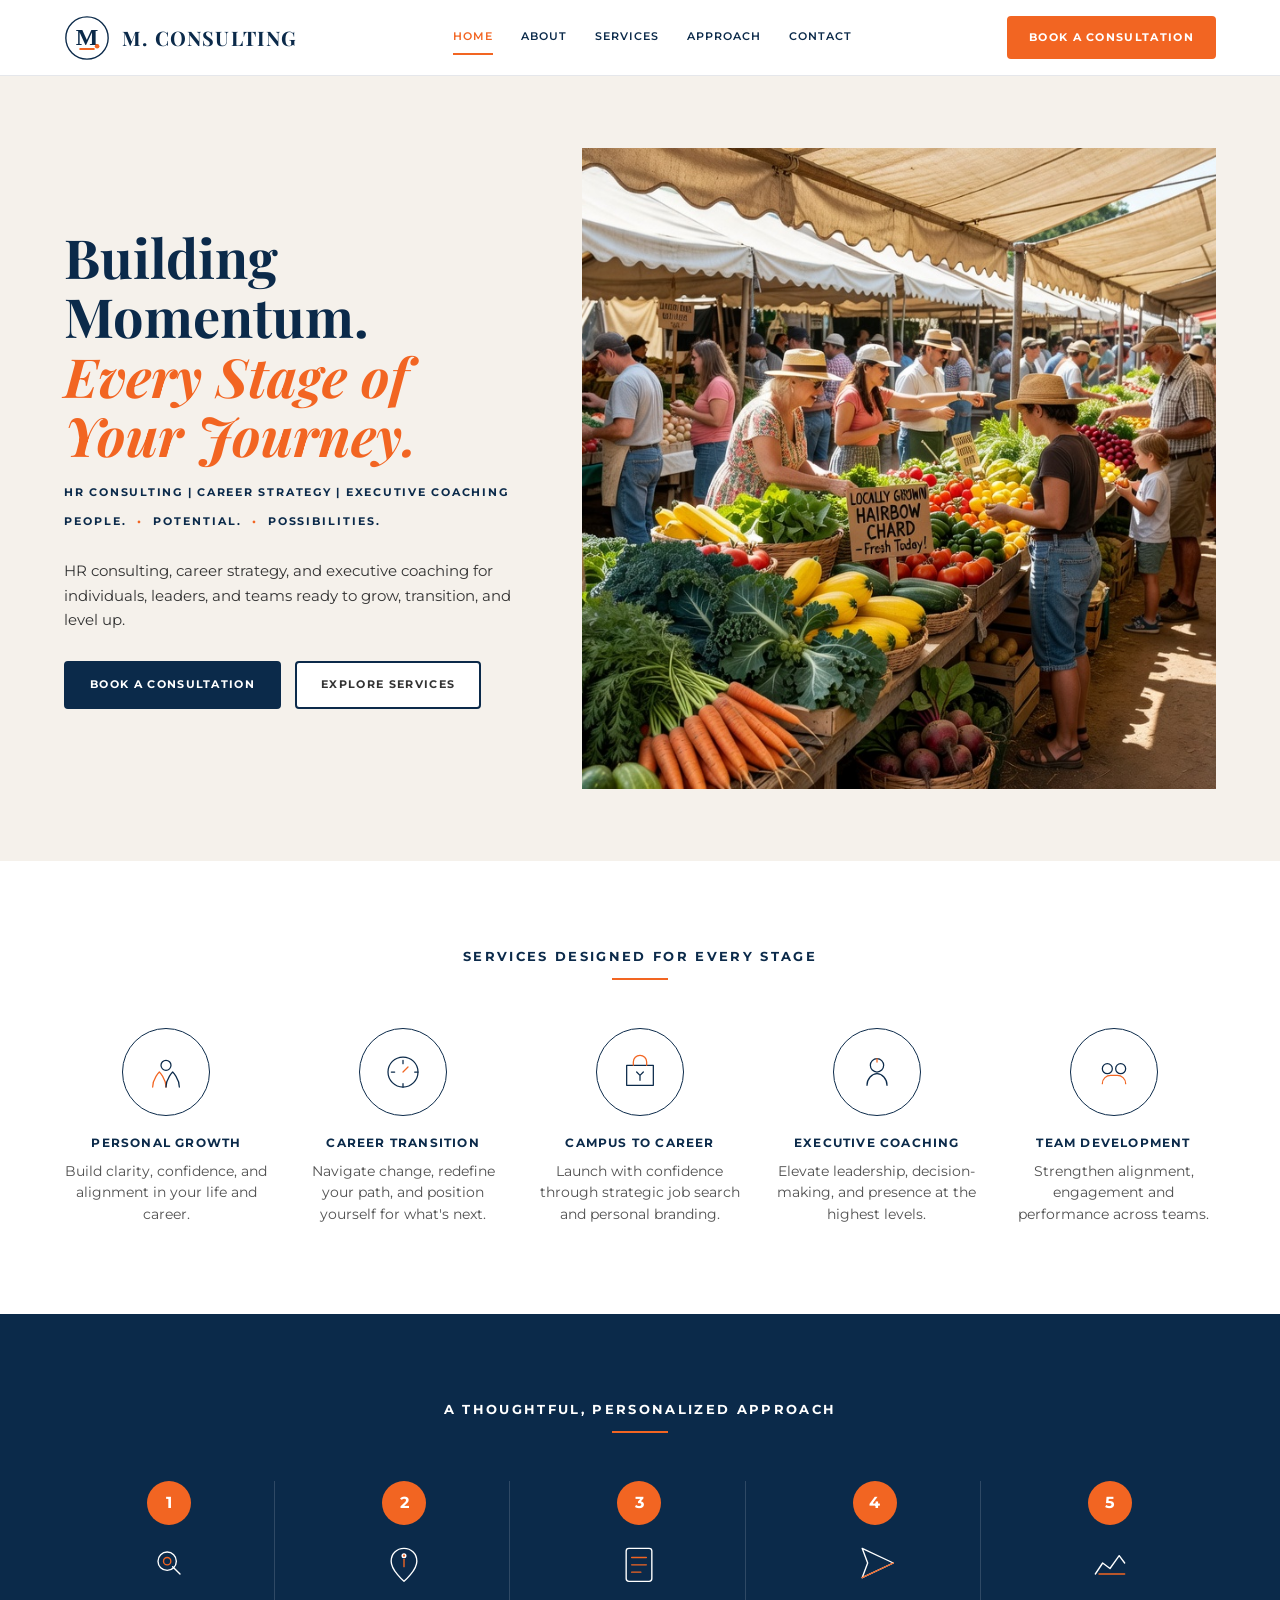
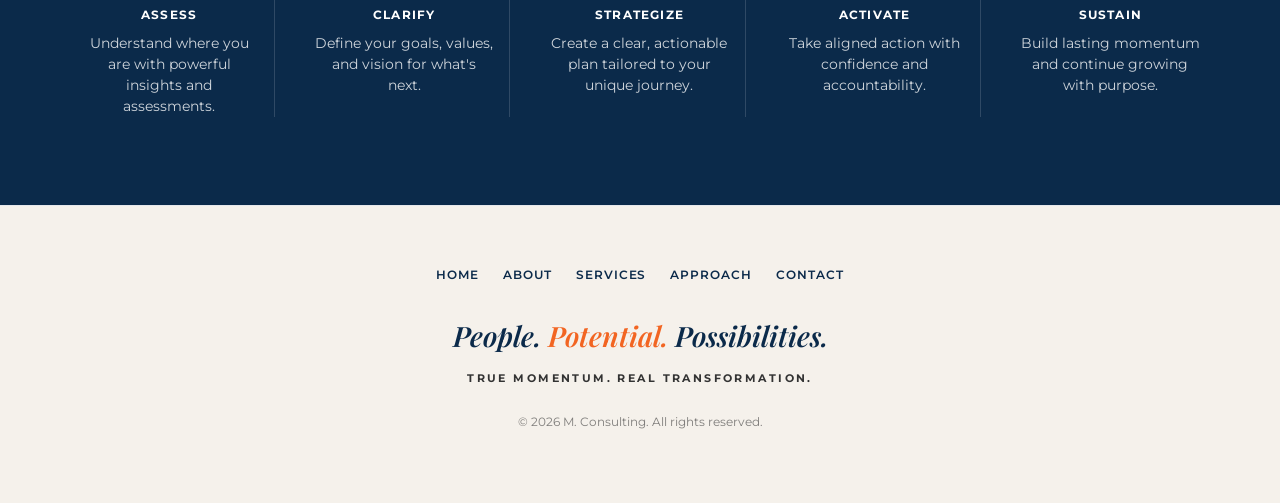
==== index.html @ 1c02b763 "Update all pages to new brand design; add generated hero image placeholder" ====
<!DOCTYPE html>
<html lang="en">
<head>
  <meta charset="UTF-8">
  <meta name="viewport" content="width=device-width, initial-scale=1.0">
  <title>M. Consulting — Building Momentum. Every Stage of Your Journey.</title>
  <meta name="description" content="M. Consulting provides fractional executive leadership, strategic advisory, and career coaching. Led by award-winning CHRO Marijke Woodruff.">
  <link rel="stylesheet" href="assets/css/style.css">
</head>
<body>

  <!-- Header -->
  <header class="site-header">
    <div class="container nav-container">
      <a href="index.html" class="logo">
        <svg class="logo-mark" viewBox="0 0 100 100" xmlns="http://www.w3.org/2000/svg" aria-label="M. Consulting">
          <circle cx="50" cy="50" r="46" fill="none" stroke="#0B2A4A" stroke-width="3"/>
          <text x="50" y="66" text-anchor="middle" font-family="Georgia, 'Times New Roman', serif" font-size="52" font-weight="bold" fill="#0B2A4A">M</text>
          <circle cx="72" cy="68" r="5" fill="#F26522"/>
          <line x1="35" y1="74" x2="65" y2="74" stroke="#F26522" stroke-width="4" stroke-linecap="round"/>
        </svg>
        <span class="logo-wordmark">M. CONSULTING</span>
      </a>
      <nav class="main-nav">
        <a href="index.html" class="active">Home</a>
        <a href="about.html">About</a>
        <a href="services.html">Services</a>
        <a href="momentum.html">Approach</a>
        <a href="contact.html">Contact</a>
      </nav>
      <a href="contact.html" class="btn btn-secondary nav-cta">Book a Consultation</a>
    </div>
  </header>

  <!-- Hero -->
  <section class="hero">
    <div class="container hero-container">
      <div class="hero-text">
        <h1>
          <span class="headline-navy">Building Momentum.</span><br>
          <span class="headline-orange">Every Stage of Your Journey.</span>
        </h1>
        <p class="hero-tags">HR Consulting | Career Strategy | Executive Coaching</p>
        <p class="hero-tagline">People. <span class="dot">•</span> Potential. <span class="dot">•</span> Possibilities.</p>
        <p class="hero-body">HR consulting, career strategy, and executive coaching for individuals, leaders, and teams ready to grow, transition, and level up.</p>
        <div class="hero-actions">
          <a href="contact.html" class="btn btn-primary">Book a Consultation</a>
          <a href="services.html" class="btn btn-outline">Explore Services</a>
        </div>
      </div>
      <div class="hero-image">
        <img src="assets/images/hero-desk.jpg" alt="Bright office desk with branded mug and laptop near sunlit window">
      </div>
    </div>
  </section>

  <!-- Services -->
  <section class="services">
    <div class="container">
      <h2 class="section-label">Services Designed for Every Stage</h2>
      <div class="services-grid">
        <div class="service-card">
          <div class="service-icon">
            <svg viewBox="0 0 48 48" fill="none" stroke="#0B2A4A" stroke-width="1.5" stroke-linecap="round" stroke-linejoin="round">
              <path d="M24 42c0-10-8-18-8-18s-8 8-8 18" stroke="#F26522"/>
              <path d="M24 42c0-10 8-18 8-18s8 8 8 18"/>
              <circle cx="24" cy="16" r="6"/>
            </svg>
          </div>
          <h3>Personal Growth</h3>
          <p>Build clarity, confidence, and alignment in your life and career.</p>
        </div>
        <div class="service-card">
          <div class="service-icon">
            <svg viewBox="0 0 48 48" fill="none" stroke="#0B2A4A" stroke-width="1.5" stroke-linecap="round" stroke-linejoin="round">
              <circle cx="24" cy="24" r="18"/>
              <path d="M24 14v-4M24 38v4M14 24h-4M38 24h4"/>
              <path d="M24 24l6-6" stroke="#F26522"/>
            </svg>
          </div>
          <h3>Career Transition</h3>
          <p>Navigate change, redefine your path, and position yourself for what's next.</p>
        </div>
        <div class="service-card">
          <div class="service-icon">
            <svg viewBox="0 0 48 48" fill="none" stroke="#0B2A4A" stroke-width="1.5" stroke-linecap="round" stroke-linejoin="round">
              <path d="M8 16h32v24H8z"/>
              <path d="M16 16v-4a8 8 0 0116 0v4" stroke="#F26522"/>
              <path d="M24 28l-4-4m4 4l4-4m-4 4v6"/>
            </svg>
          </div>
          <h3>Campus to Career</h3>
          <p>Launch with confidence through strategic job search and personal branding.</p>
        </div>
        <div class="service-card">
          <div class="service-icon">
            <svg viewBox="0 0 48 48" fill="none" stroke="#0B2A4A" stroke-width="1.5" stroke-linecap="round" stroke-linejoin="round">
              <circle cx="24" cy="16" r="8"/>
              <path d="M12 40c0-8 6-14 12-14s12 6 12 14"/>
              <path d="M24 8v4" stroke="#F26522"/>
            </svg>
          </div>
          <h3>Executive Coaching</h3>
          <p>Elevate leadership, decision-making, and presence at the highest levels.</p>
        </div>
        <div class="service-card">
          <div class="service-icon">
            <svg viewBox="0 0 48 48" fill="none" stroke="#0B2A4A" stroke-width="1.5" stroke-linecap="round" stroke-linejoin="round">
              <circle cx="16" cy="20" r="6"/>
              <circle cx="32" cy="20" r="6"/>
              <path d="M10 38c0-6 5-10 10-10h8c5 0 10 4 10 10" stroke="#F26522"/>
            </svg>
          </div>
          <h3>Team Development</h3>
          <p>Strengthen alignment, engagement and performance across teams.</p>
        </div>
      </div>
    </div>
  </section>

  <!-- Approach -->
  <section class="approach">
    <div class="container">
      <h2 class="section-label section-label-light">A Thoughtful, Personalized Approach</h2>
      <div class="approach-grid">
        <div class="approach-step">
          <div class="step-number">1</div>
          <div class="step-icon">
            <svg viewBox="0 0 48 48" fill="none" stroke="#ffffff" stroke-width="1.5" stroke-linecap="round" stroke-linejoin="round">
              <circle cx="22" cy="22" r="10"/>
              <path d="M36 36l-8-8"/>
              <circle cx="22" cy="22" r="4" stroke="#F26522"/>
            </svg>
          </div>
          <h3>Assess</h3>
          <p>Understand where you are with powerful insights and assessments.</p>
        </div>
        <div class="approach-step">
          <div class="step-number">2</div>
          <div class="step-icon">
            <svg viewBox="0 0 48 48" fill="none" stroke="#ffffff" stroke-width="1.5" stroke-linecap="round" stroke-linejoin="round">
              <path d="M24 8c-8 0-14 6-14 14 0 10 14 22 14 22s14-12 14-22c0-8-6-14-14-14z"/>
              <path d="M24 20v8" stroke="#F26522"/>
              <circle cx="24" cy="16" r="2" fill="#F26522"/>
            </svg>
          </div>
          <h3>Clarify</h3>
          <p>Define your goals, values, and vision for what's next.</p>
        </div>
        <div class="approach-step">
          <div class="step-number">3</div>
          <div class="step-icon">
            <svg viewBox="0 0 48 48" fill="none" stroke="#ffffff" stroke-width="1.5" stroke-linecap="round" stroke-linejoin="round">
              <rect x="10" y="8" width="28" height="36" rx="3"/>
              <path d="M16 18h16M16 26h16M16 34h10" stroke="#F26522"/>
            </svg>
          </div>
          <h3>Strategize</h3>
          <p>Create a clear, actionable plan tailored to your unique journey.</p>
        </div>
        <div class="approach-step">
          <div class="step-number">4</div>
          <div class="step-icon">
            <svg viewBox="0 0 48 48" fill="none" stroke="#ffffff" stroke-width="1.5" stroke-linecap="round" stroke-linejoin="round">
              <path d="M44 24L10 40l6-16-6-16 34 16z"/>
              <path d="M10 40l34-16" stroke="#F26522"/>
            </svg>
          </div>
          <h3>Activate</h3>
          <p>Take aligned action with confidence and accountability.</p>
        </div>
        <div class="approach-step">
          <div class="step-number">5</div>
          <div class="step-icon">
            <svg viewBox="0 0 48 48" fill="none" stroke="#ffffff" stroke-width="1.5" stroke-linecap="round" stroke-linejoin="round">
              <path d="M8 36l8-12 8 6 10-14 6 8"/>
              <path d="M40 36H12" stroke="#F26522"/>
            </svg>
          </div>
          <h3>Sustain</h3>
          <p>Build lasting momentum and continue growing with purpose.</p>
        </div>
      </div>
    </div>
  </section>

  <!-- Footer -->
  <footer class="site-footer">
    <div class="container">
      <ul class="footer-links">
        <li><a href="index.html">Home</a></li>
        <li><a href="about.html">About</a></li>
        <li><a href="services.html">Services</a></li>
        <li><a href="momentum.html">Approach</a></li>
        <li><a href="contact.html">Contact</a></li>
      </ul>
      <p class="footer-tagline">People. <span class="accent">Potential.</span> Possibilities.</p>
      <p class="footer-subtag">True Momentum. Real Transformation.</p>
      <p class="footer-copy">© 2026 M. Consulting. All rights reserved.</p>
    </div>
  </footer>

</body>
</html>
---- assets/css/style.css ----
/* M. Consulting — Brand Board Design */
/* Colors: Navy #0B2A4A, Orange #F26522, Cream #F5F1EB, Gray #E5E7EB, Charcoal #333333 */
/* Fonts: Playfair Display (headings) + Montserrat (body/UI) */

@import url('https://fonts.googleapis.com/css2?family=Playfair+Display:ital,wght@0,400;0,600;0,700;1,400;1,600;1,700&family=Montserrat:wght@400;500;600;700&display=swap');

:root {
  --navy: #0B2A4A;
  --navy-dark: #081f37;
  --orange: #F26522;
  --orange-dark: #d85a1b;
  --cream: #F5F1EB;
  --gray: #E5E7EB;
  --charcoal: #333333;
  --white: #ffffff;
}

*, *::before, *::after { box-sizing: border-box; margin: 0; padding: 0; }

html { scroll-behavior: smooth; }

body {
  font-family: 'Montserrat', -apple-system, BlinkMacSystemFont, 'Segoe UI', Roboto, sans-serif;
  font-size: 15px;
  line-height: 1.6;
  color: var(--charcoal);
  background: var(--cream);
  -webkit-font-smoothing: antialiased;
}

img { max-width: 100%; display: block; }

.container {
  max-width: 1200px;
  margin: 0 auto;
  padding: 0 24px;
}

/* Typography */
h1, h2, h3, h4 {
  font-family: 'Playfair Display', Georgia, 'Times New Roman', serif;
  font-weight: 700;
  line-height: 1.2;
  color: var(--navy);
}

p { margin-bottom: 1rem; color: var(--charcoal); }

a { color: var(--navy); text-decoration: none; transition: color 0.2s; }
a:hover { color: var(--orange); }

/* Buttons */
.btn {
  display: inline-flex;
  align-items: center;
  justify-content: center;
  font-family: 'Montserrat', sans-serif;
  font-size: 11px;
  font-weight: 700;
  text-transform: uppercase;
  letter-spacing: 0.12em;
  padding: 13px 24px;
  border-radius: 4px;
  border: 2px solid transparent;
  cursor: pointer;
  transition: all 0.2s ease;
  text-decoration: none;
}

.btn-primary {
  background: var(--navy);
  color: var(--white);
  border-color: var(--navy);
}
.btn-primary:hover {
  background: var(--navy-dark);
  border-color: var(--navy-dark);
  color: var(--white);
}

.btn-secondary {
  background: var(--orange);
  color: var(--white);
  border-color: var(--orange);
}
.btn-secondary:hover {
  background: var(--orange-dark);
  border-color: var(--orange-dark);
  color: var(--white);
}

.btn-outline {
  background: var(--white);
  color: var(--charcoal);
  border-color: var(--navy);
}
.btn-outline:hover {
  background: var(--navy);
  color: var(--white);
}

/* Section label */
.section-label {
  font-family: 'Montserrat', sans-serif;
  font-size: 13px;
  font-weight: 700;
  text-transform: uppercase;
  letter-spacing: 0.18em;
  color: var(--navy);
  text-align: center;
  margin-bottom: 48px;
  position: relative;
}

.section-label::after {
  content: '';
  display: block;
  width: 56px;
  height: 2px;
  background: var(--orange);
  margin: 14px auto 0;
}

.section-label-light {
  color: var(--white);
}

.section-label-light::after {
  background: var(--orange);
}

/* Navigation */
.site-header {
  background: var(--white);
  border-bottom: 1px solid var(--gray);
  height: 76px;
  display: flex;
  align-items: center;
  position: sticky;
  top: 0;
  z-index: 100;
}

.nav-container {
  display: flex;
  align-items: center;
  justify-content: space-between;
  width: 100%;
}

.logo {
  display: inline-flex;
  align-items: center;
  gap: 12px;
  text-decoration: none;
}

.logo-mark {
  width: 46px;
  height: 46px;
  flex-shrink: 0;
}

.logo-wordmark {
  font-family: 'Playfair Display', serif;
  font-weight: 700;
  font-size: 20px;
  letter-spacing: 0.06em;
  color: var(--navy);
}

.logo:hover .logo-wordmark { color: var(--orange); }

.main-nav {
  display: flex;
  align-items: center;
  gap: 28px;
}

.main-nav a {
  font-family: 'Montserrat', sans-serif;
  font-size: 11px;
  font-weight: 600;
  text-transform: uppercase;
  letter-spacing: 0.09em;
  color: var(--navy);
  padding: 8px 0;
  border-bottom: 2px solid transparent;
}

.main-nav a:hover,
.main-nav a.active {
  color: var(--orange);
  border-bottom-color: var(--orange);
}

.nav-cta {
  padding: 11px 20px;
}

/* Hero Section */
.hero {
  background: var(--cream);
  overflow: hidden;
}

.hero-container {
  display: grid;
  grid-template-columns: 45% 55%;
  min-height: 580px;
  align-items: center;
}

.hero-text {
  padding: 80px 48px 80px 0;
}

.hero-text h1 {
  font-size: 54px;
  line-height: 1.1;
  margin-bottom: 18px;
}

.headline-navy {
  color: var(--navy);
  font-weight: 700;
}

.headline-orange {
  color: var(--orange);
  font-weight: 700;
  font-style: italic;
}

.hero-tags {
  font-family: 'Montserrat', sans-serif;
  font-size: 11px;
  font-weight: 700;
  text-transform: uppercase;
  letter-spacing: 0.16em;
  color: var(--navy);
  margin-bottom: 12px;
}

.hero-tagline {
  font-family: 'Montserrat', sans-serif;
  font-size: 11px;
  font-weight: 700;
  text-transform: uppercase;
  letter-spacing: 0.18em;
  color: var(--navy);
  margin-bottom: 28px;
}

.hero-tagline .dot {
  color: var(--orange);
  margin: 0 5px;
}

.hero-body {
  font-size: 15px;
  line-height: 1.65;
  color: var(--charcoal);
  margin-bottom: 28px;
  max-width: 460px;
}

.hero-actions {
  display: flex;
  gap: 14px;
  flex-wrap: wrap;
}

.hero-image {
  height: 100%;
  min-height: 580px;
  background: var(--gray);
  display: flex;
  align-items: center;
  justify-content: center;
  color: var(--navy);
  font-style: italic;
  overflow: hidden;
}

.hero-image img {
  width: 100%;
  height: 100%;
  object-fit: cover;
}

/* Services Section */
.services {
  background: var(--white);
  padding: 88px 0;
}

.services-grid {
  display: grid;
  grid-template-columns: repeat(5, 1fr);
  gap: 32px;
}

.service-card {
  text-align: center;
}

.service-icon {
  width: 88px;
  height: 88px;
  margin: 0 auto 20px;
  border: 1.5px solid var(--navy);
  border-radius: 50%;
  display: flex;
  align-items: center;
  justify-content: center;
  background: transparent;
}

.service-icon svg {
  width: 40px;
  height: 40px;
}

.service-card h3 {
  font-family: 'Montserrat', sans-serif;
  font-size: 12px;
  font-weight: 700;
  text-transform: uppercase;
  letter-spacing: 0.1em;
  color: var(--navy);
  margin-bottom: 10px;
}

.service-card p {
  font-size: 14px;
  line-height: 1.55;
  color: var(--charcoal);
  opacity: 0.85;
  margin: 0;
}

/* Approach Section */
.approach {
  background: var(--navy);
  padding: 88px 0;
}

.approach-grid {
  display: grid;
  grid-template-columns: repeat(5, 1fr);
  gap: 24px;
}

.approach-step {
  text-align: center;
  padding: 0 16px;
  border-right: 1px solid rgba(255,255,255,0.15);
}

.approach-step:last-child {
  border-right: none;
}

.step-number {
  width: 44px;
  height: 44px;
  margin: 0 auto 16px;
  background: var(--orange);
  color: var(--white);
  border-radius: 50%;
  display: inline-flex;
  align-items: center;
  justify-content: center;
  font-family: 'Montserrat', sans-serif;
  font-size: 16px;
  font-weight: 700;
}

.step-icon {
  margin-bottom: 16px;
}

.step-icon svg {
  width: 44px;
  height: 44px;
}

.approach-step h3 {
  font-family: 'Montserrat', sans-serif;
  font-size: 12px;
  font-weight: 700;
  text-transform: uppercase;
  letter-spacing: 0.1em;
  color: var(--white);
  margin-bottom: 10px;
}

.approach-step p {
  font-size: 14px;
  line-height: 1.5;
  color: rgba(255,255,255,0.8);
  margin: 0;
}

/* Footer */
.site-footer {
  background: var(--cream);
  padding: 56px 24px;
  text-align: center;
  border-top: 1px solid var(--gray);
}

.footer-tagline {
  font-family: 'Playfair Display', serif;
  font-size: 28px;
  font-weight: 600;
  font-style: italic;
  color: var(--navy);
  margin-bottom: 12px;
}

.footer-tagline .accent {
  color: var(--orange);
}

.footer-subtag {
  font-family: 'Montserrat', sans-serif;
  font-size: 11px;
  font-weight: 700;
  text-transform: uppercase;
  letter-spacing: 0.22em;
  color: var(--charcoal);
  margin: 0;
}

.footer-links {
  display: flex;
  justify-content: center;
  gap: 24px;
  margin-bottom: 28px;
  list-style: none;
  flex-wrap: wrap;
}

.footer-links a {
  font-size: 12px;
  font-weight: 600;
  text-transform: uppercase;
  letter-spacing: 0.08em;
  color: var(--navy);
}

.footer-links a:hover { color: var(--orange); }

.footer-copy {
  font-size: 12px;
  color: var(--charcoal);
  opacity: 0.6;
  margin-top: 24px;
}

/* Page Header */
.page-header {
  background: var(--navy);
  padding: 64px 0;
  text-align: center;
  color: var(--white);
}

.page-header h1 {
  color: var(--white);
  font-size: 42px;
  margin-bottom: 8px;
}

.page-header p {
  color: rgba(255,255,255,0.8);
  font-size: 14px;
  max-width: 600px;
  margin: 0 auto;
}

/* Content Sections */
section { padding: 72px 0; }
.section-alt { background: var(--white); }

/* Legacy card styles (kept for other pages) */
.card-grid {
  display: grid;
  grid-template-columns: repeat(auto-fit, minmax(280px, 1fr));
  gap: 24px;
}

.card {
  background: var(--white);
  border: 1px solid var(--gray);
  padding: 28px;
}

.card h3 {
  font-family: 'Playfair Display', serif;
  margin-bottom: 10px;
}

.card p { font-size: 14px; margin-bottom: 0; }

.card-icon {
  font-size: 2rem;
  margin-bottom: 14px;
  color: var(--orange);
}

/* Bio section */
.bio-section {
  display: grid;
  grid-template-columns: 1fr 1fr;
  gap: 48px;
  align-items: center;
}

.bio-image {
  width: 100%;
  aspect-ratio: 3/4;
  background: var(--gray);
  display: flex;
  align-items: center;
  justify-content: center;
  color: var(--navy);
  font-style: italic;
}

/* Stats */
.stats-grid {
  display: grid;
  grid-template-columns: repeat(3, 1fr);
  gap: 24px;
  text-align: center;
}

.stat-number {
  font-family: 'Playfair Display', serif;
  font-size: 44px;
  font-weight: 700;
  color: var(--navy);
  line-height: 1;
}

.stat-label {
  font-size: 11px;
  font-weight: 700;
  text-transform: uppercase;
  letter-spacing: 0.1em;
  color: var(--charcoal);
  opacity: 0.8;
  margin-top: 10px;
}

/* Contact */
.contact-grid {
  display: grid;
  grid-template-columns: 1fr 1fr;
  gap: 48px;
}

.contact-form input,
.contact-form textarea,
.contact-form select {
  width: 100%;
  padding: 14px;
  border: 1px solid var(--gray);
  font-family: 'Montserrat', sans-serif;
  font-size: 14px;
  margin-bottom: 16px;
  background: var(--white);
  color: var(--charcoal);
}

.contact-form input:focus,
.contact-form textarea:focus,
.contact-form select:focus {
  outline: none;
  border-color: var(--orange);
  box-shadow: 0 0 0 3px rgba(242, 101, 34, 0.08);
}

.contact-form textarea { min-height: 140px; resize: vertical; }

/* Page Title / Section Title */
.section-title {
  text-align: center;
  margin-bottom: 42px;
}

.section-title h2 {
  font-family: 'Montserrat', sans-serif;
  font-size: 13px;
  font-weight: 700;
  text-transform: uppercase;
  letter-spacing: 0.18em;
  color: var(--navy);
  margin-bottom: 12px;
}

.section-title p {
  font-size: 15px;
  color: var(--charcoal);
  opacity: 0.85;
  max-width: 640px;
  margin: 0 auto;
}

/* Differentiators */
.differentiators {
  display: grid;
  grid-template-columns: repeat(3, 1fr);
  gap: 24px;
}

.differentiator h3,
.outcome h3 {
  font-family: 'Playfair Display', serif;
  font-size: 22px;
  margin-bottom: 10px;
}

.differentiator p,
.outcome p {
  font-size: 14px;
  line-height: 1.55;
  margin: 0;
}

/* Outcomes */
.outcomes-grid {
  display: grid;
  grid-template-columns: repeat(2, 1fr);
  gap: 32px;
}

.outcome {
  text-align: center;
  padding: 24px;
}

/* Industry tags */
.industry-tags {
  display: flex;
  flex-wrap: wrap;
  justify-content: center;
  gap: 12px;
}

.tag {
  display: inline-block;
  font-family: 'Montserrat', sans-serif;
  font-size: 11px;
  font-weight: 600;
  text-transform: uppercase;
  letter-spacing: 0.08em;
  color: var(--navy);
  border: 1px solid var(--navy);
  padding: 10px 18px;
  border-radius: 4px;
}

.tag:hover {
  background: var(--navy);
  color: var(--white);
}

/* CTA Banner */
.cta-banner {
  background: var(--navy);
  text-align: center;
  color: var(--white);
}

.cta-banner h2 {
  color: var(--white);
  font-size: 34px;
  margin-bottom: 12px;
}

.cta-banner p {
  color: rgba(255,255,255,0.85);
  max-width: 560px;
  margin: 0 auto 24px;
}

/* Mobile */
@media (max-width: 1024px) {
  .main-nav { display: none; }
  .nav-cta { display: none; }
  .hero-container { grid-template-columns: 1fr; }
  .hero-text { padding: 56px 0; text-align: center; }
  .hero-text h1 { font-size: 42px; }
  .hero-body { margin-left: auto; margin-right: auto; }
  .hero-actions { justify-content: center; }
  .hero-image { min-height: 320px; }
  .services-grid { grid-template-columns: repeat(3, 1fr); }
  .approach-grid { grid-template-columns: repeat(3, 1fr); }
  .approach-step { border-right: none; border-bottom: 1px solid rgba(255,255,255,0.15); padding-bottom: 28px; }
  .approach-step:nth-child(3) { border-bottom: none; }
}

@media (max-width: 768px) {
  .services-grid { grid-template-columns: repeat(2, 1fr); }
  .approach-grid { grid-template-columns: repeat(2, 1fr); }
  .bio-section { grid-template-columns: 1fr; }
  .contact-grid { grid-template-columns: 1fr; }
  .stats-grid { grid-template-columns: 1fr; }
}

@media (max-width: 480px) {
  .services-grid { grid-template-columns: 1fr; }
  .approach-grid { grid-template-columns: 1fr; }
  .hero-text h1 { font-size: 34px; }
  .hero-actions { flex-direction: column; align-items: center; }
  .btn { width: 100%; max-width: 280px; }
}
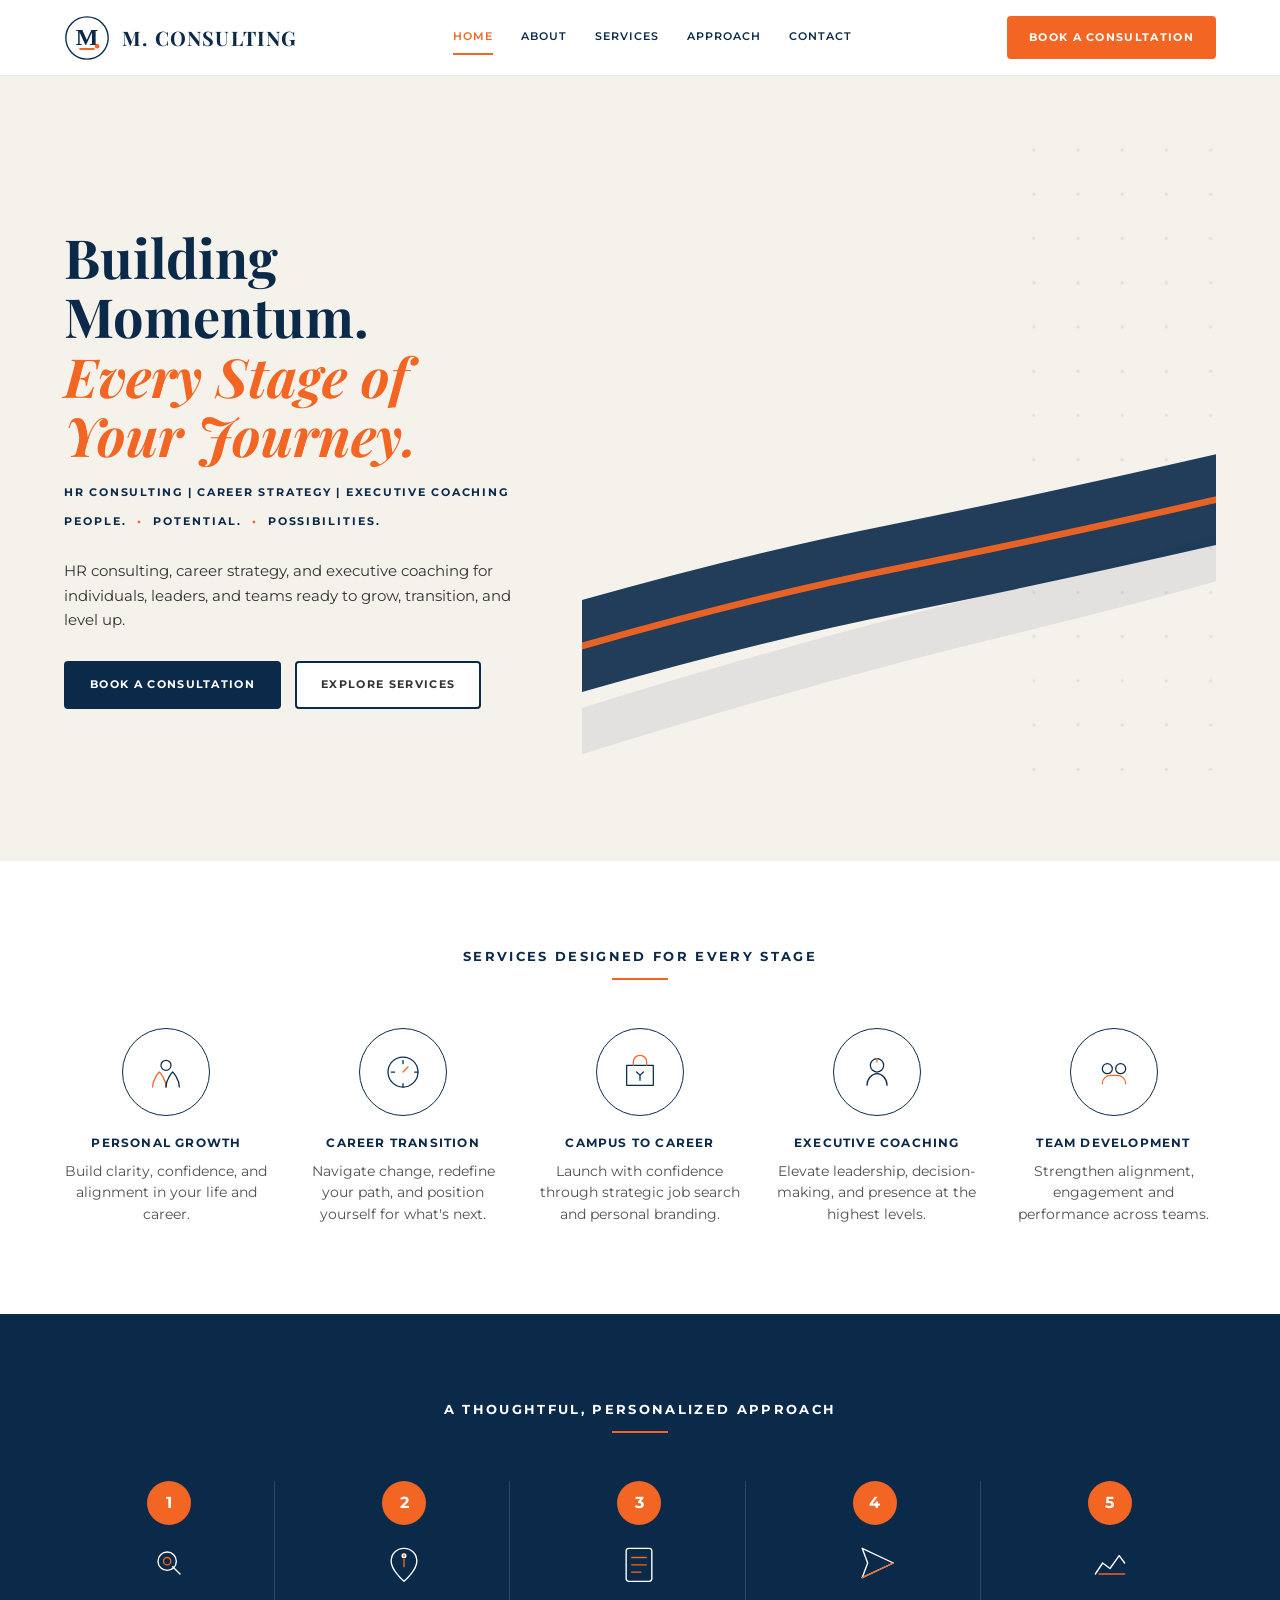
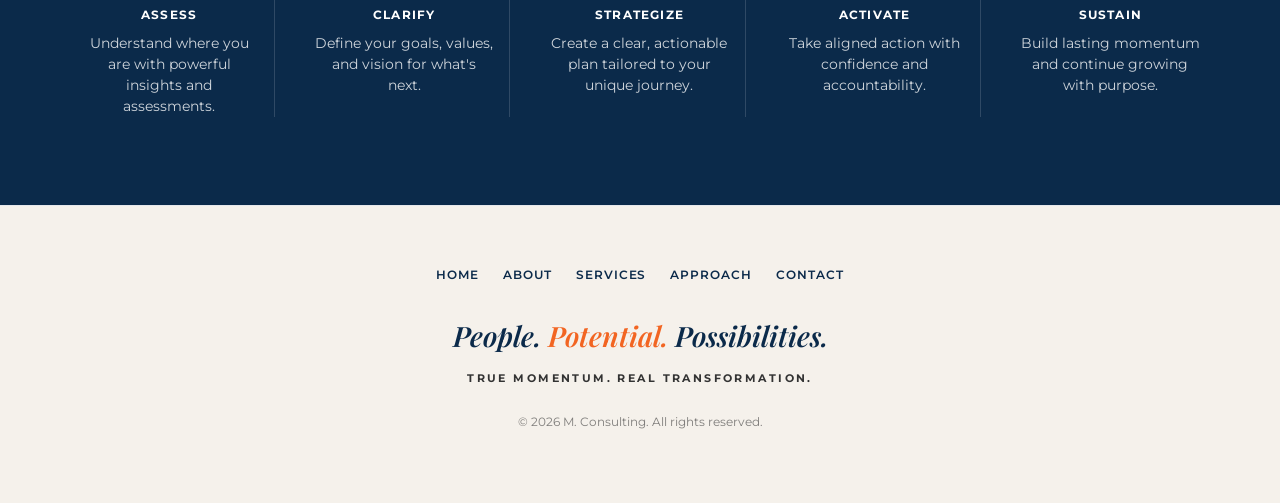
==== commit 78d6c90f: "Replace generated photo with brand-matched SVG hero graphic" ====
--- a/index.html
+++ b/index.html
@@ -49,7 +49,7 @@
         </div>
       </div>
       <div class="hero-image">
-        <img src="assets/images/hero-desk.jpg" alt="Bright office desk with branded mug and laptop near sunlit window">
+        <img src="assets/images/hero-bg.svg" alt="Abstract navy and orange momentum graphic">
       </div>
     </div>
   </section>
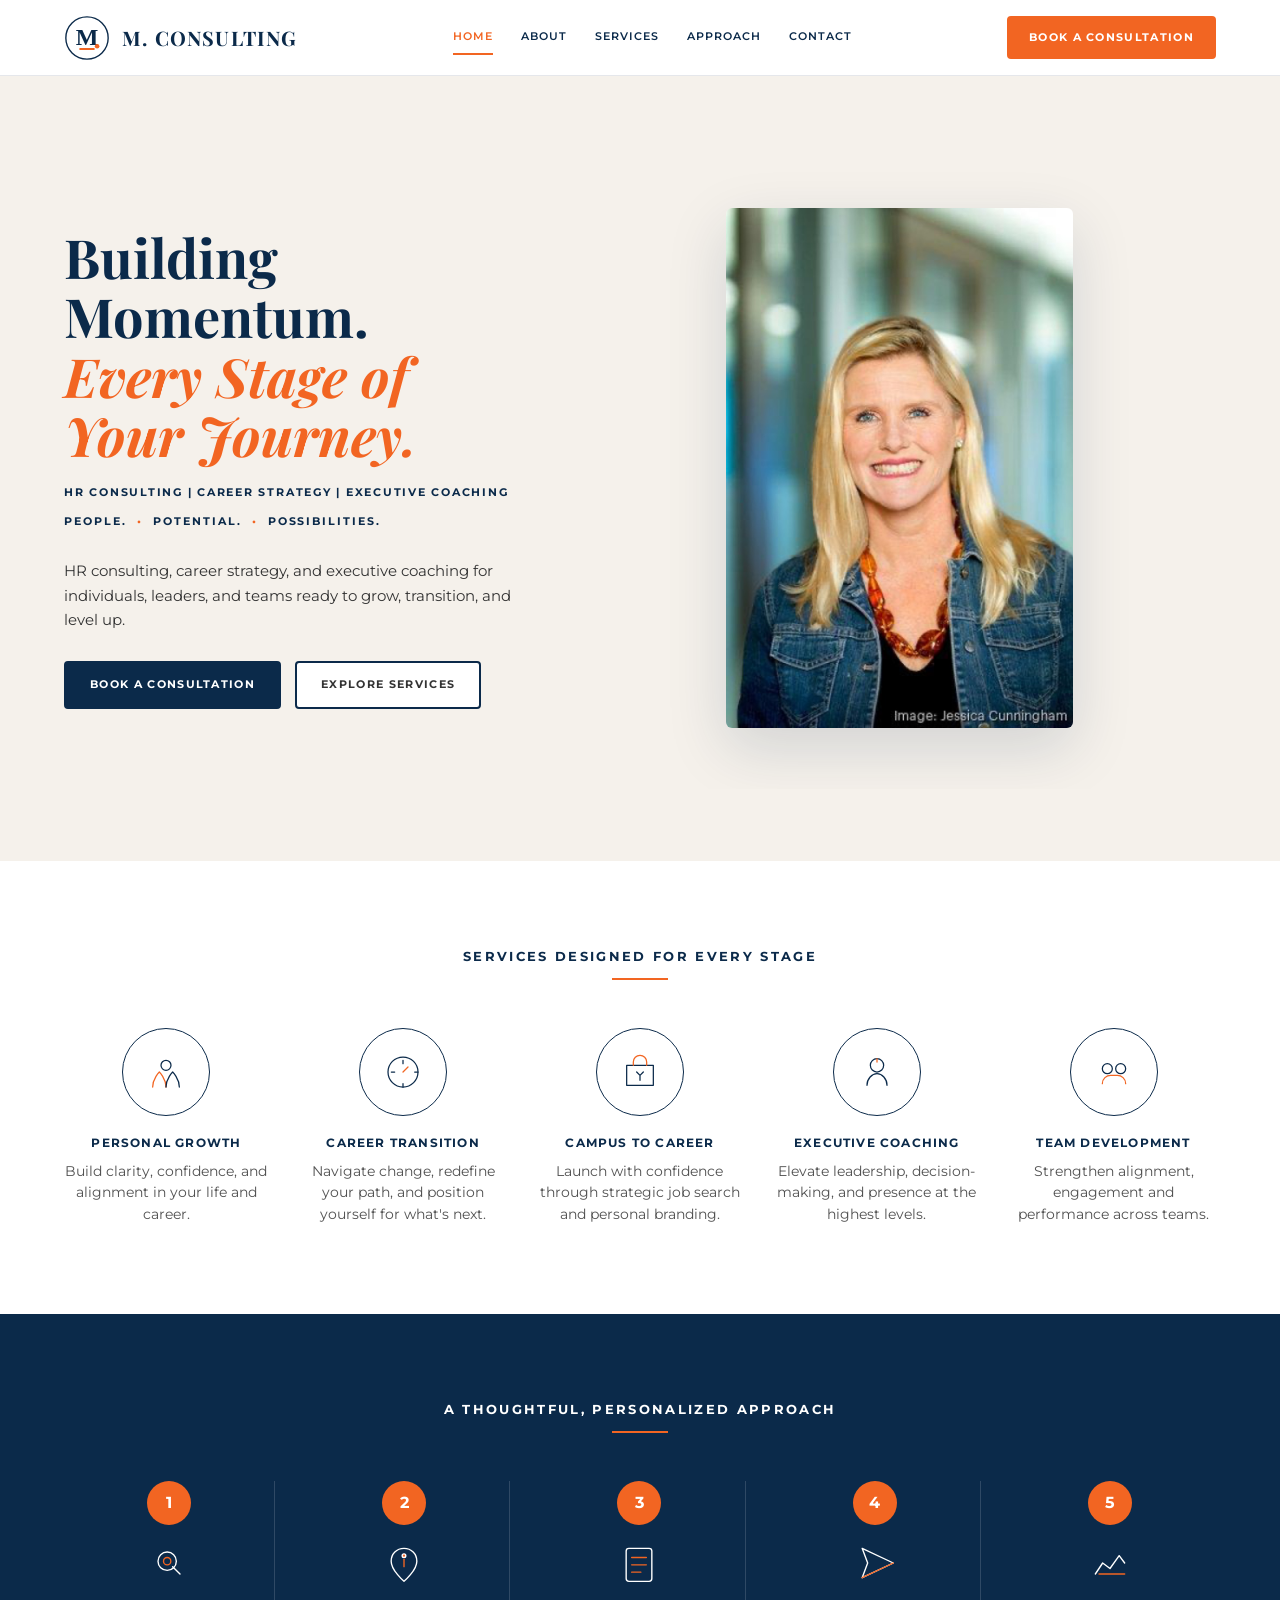
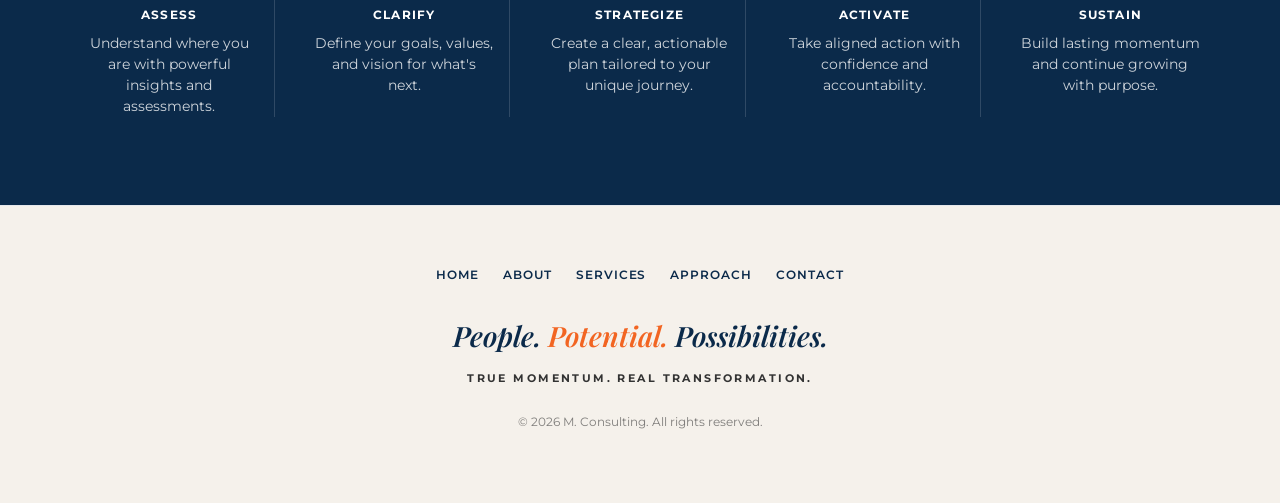
==== commit d82f924e: "Add Marijke portrait to hero; update image styling" ====
--- a/index.html
+++ b/index.html
@@ -49,7 +49,7 @@
         </div>
       </div>
       <div class="hero-image">
-        <img src="assets/images/hero-bg.svg" alt="Abstract navy and orange momentum graphic">
+        <img src="assets/images/marijke-portrait.jpg" alt="Marijke Woodruff — HR consultant, executive coach, and fractional CHRO">
       </div>
     </div>
   </section>
--- a/assets/css/style.css
+++ b/assets/css/style.css
@@ -274,19 +274,22 @@
 .hero-image {
   height: 100%;
   min-height: 580px;
-  background: var(--gray);
+  background: var(--cream);
   display: flex;
   align-items: center;
   justify-content: center;
-  color: var(--navy);
-  font-style: italic;
   overflow: hidden;
+  padding: 48px;
 }
 
 .hero-image img {
-  width: 100%;
+  width: auto;
   height: 100%;
-  object-fit: cover;
+  max-height: 520px;
+  object-fit: contain;
+  object-position: center;
+  border-radius: 6px;
+  box-shadow: 0 20px 60px rgba(11,42,74,0.15);
 }
 
 /* Services Section */
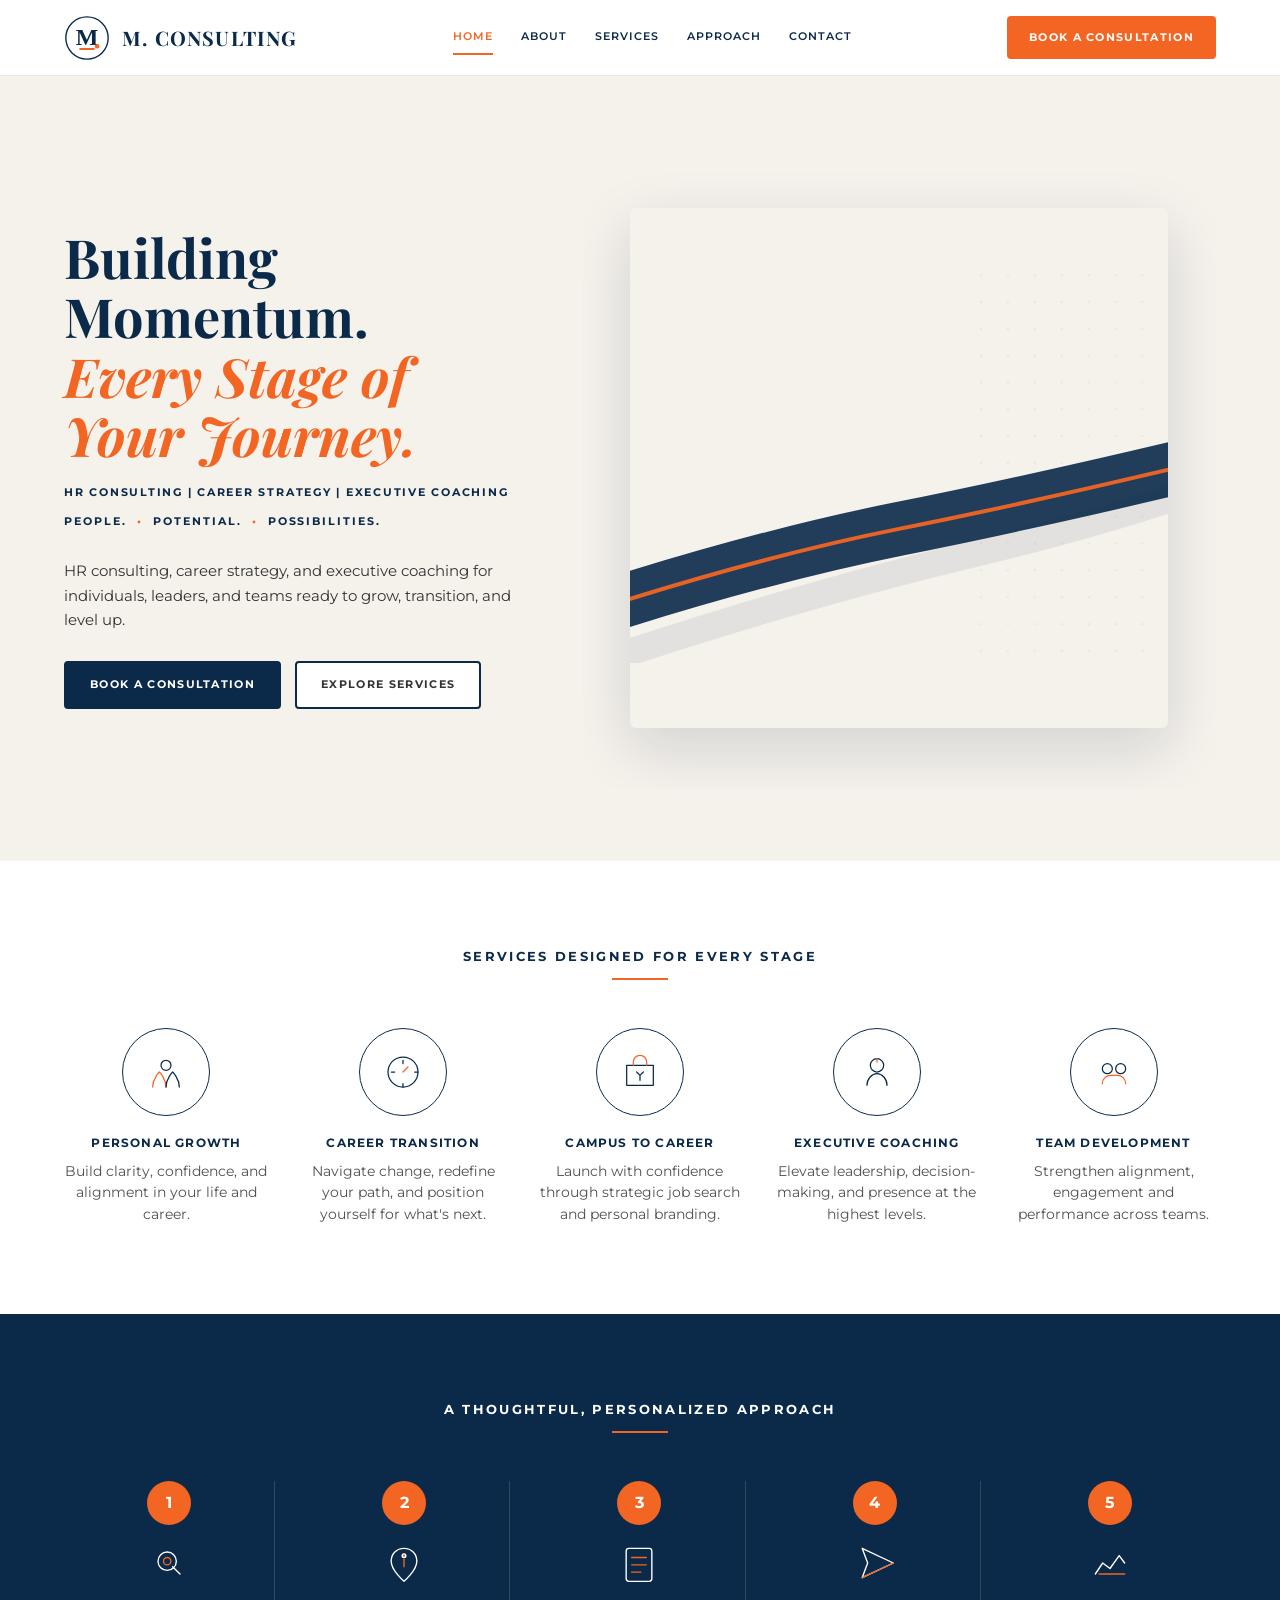
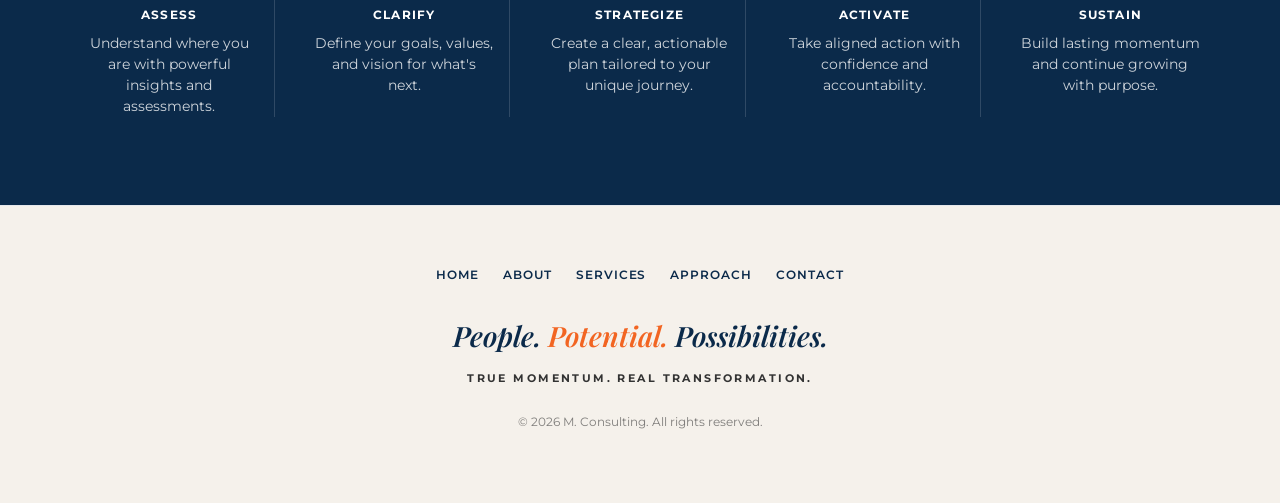
==== commit 7fecea30: "Move Marijke portrait to About page; restore brand graphic in hero" ====
--- a/index.html
+++ b/index.html
@@ -49,7 +49,7 @@
         </div>
       </div>
       <div class="hero-image">
-        <img src="assets/images/marijke-portrait.jpg" alt="Marijke Woodruff — HR consultant, executive coach, and fractional CHRO">
+        <img src="assets/images/hero-bg.svg" alt="Abstract navy and orange momentum graphic">
       </div>
     </div>
   </section>
--- a/assets/css/style.css
+++ b/assets/css/style.css
@@ -531,6 +531,15 @@
   justify-content: center;
   color: var(--navy);
   font-style: italic;
+  overflow: hidden;
+  border-radius: 6px;
+}
+
+.bio-image img {
+  width: 100%;
+  height: 100%;
+  object-fit: cover;
+  object-position: center top;
 }
 
 /* Stats */
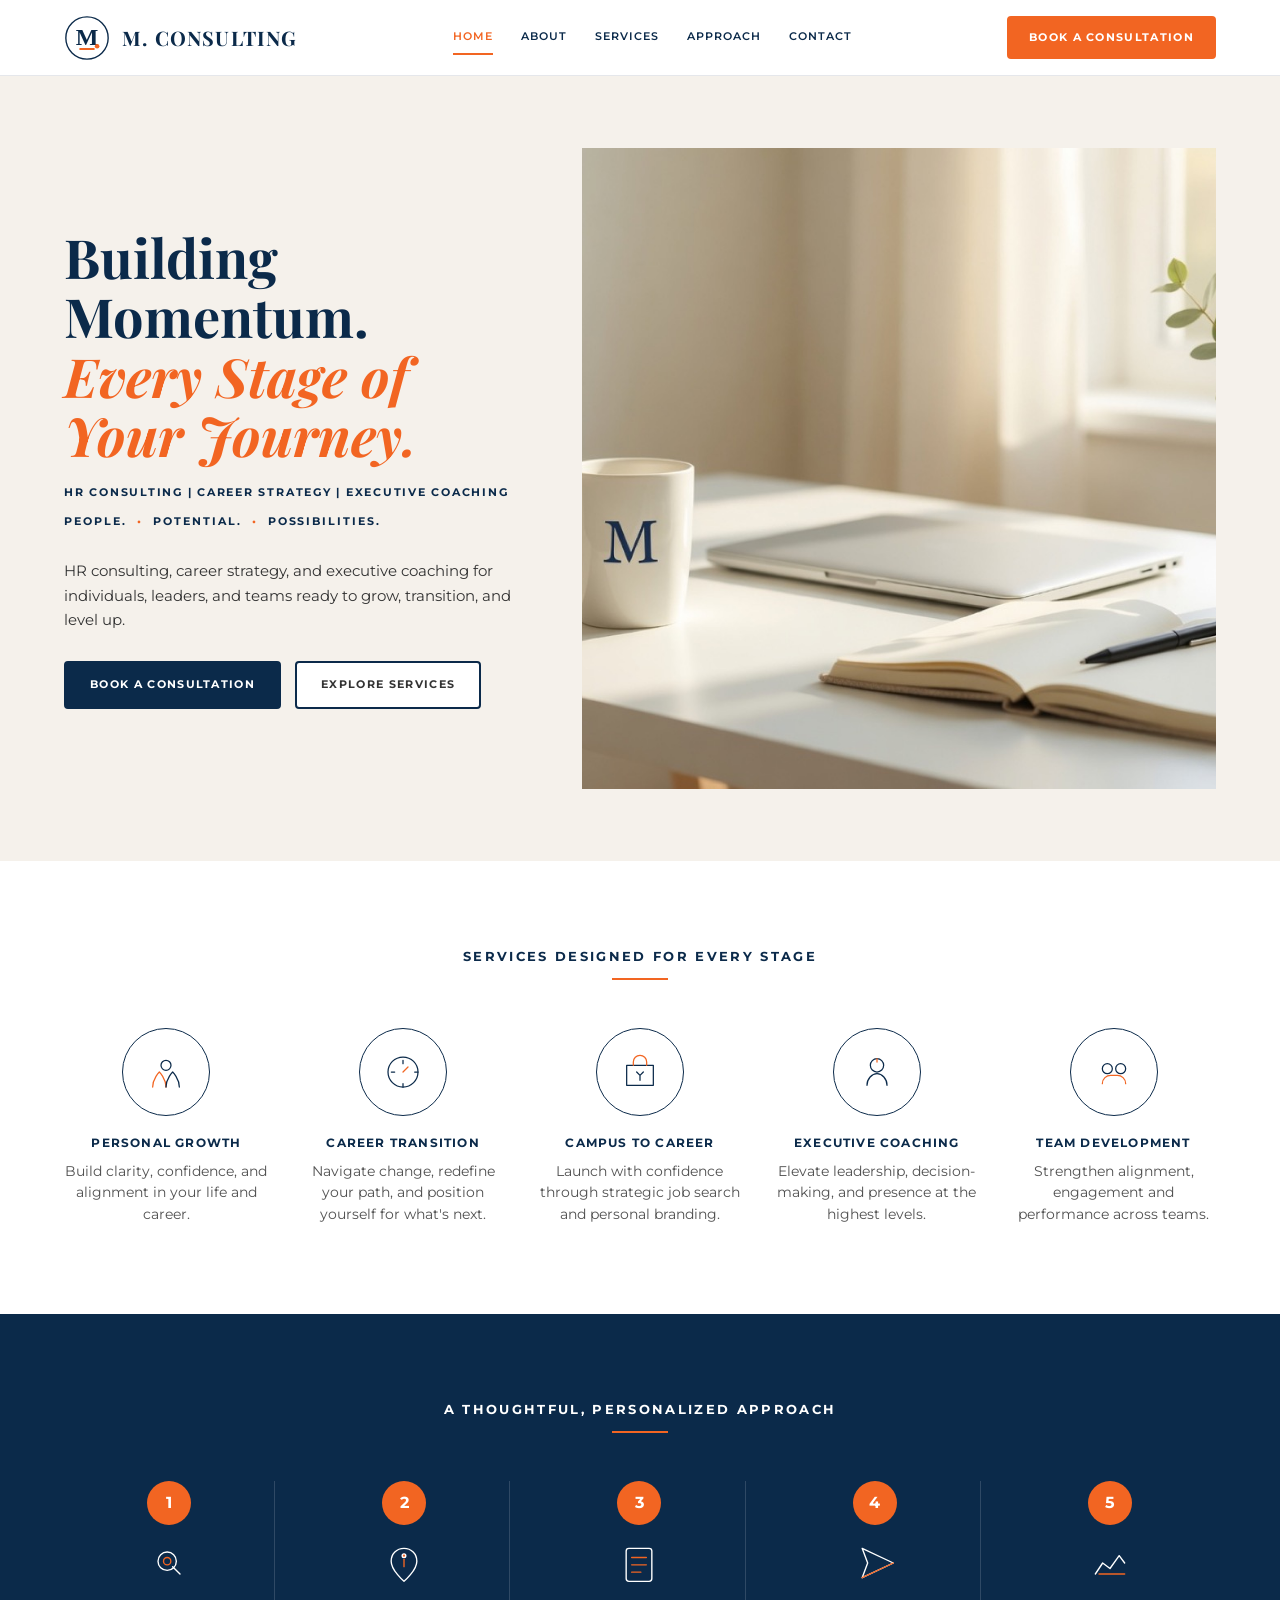
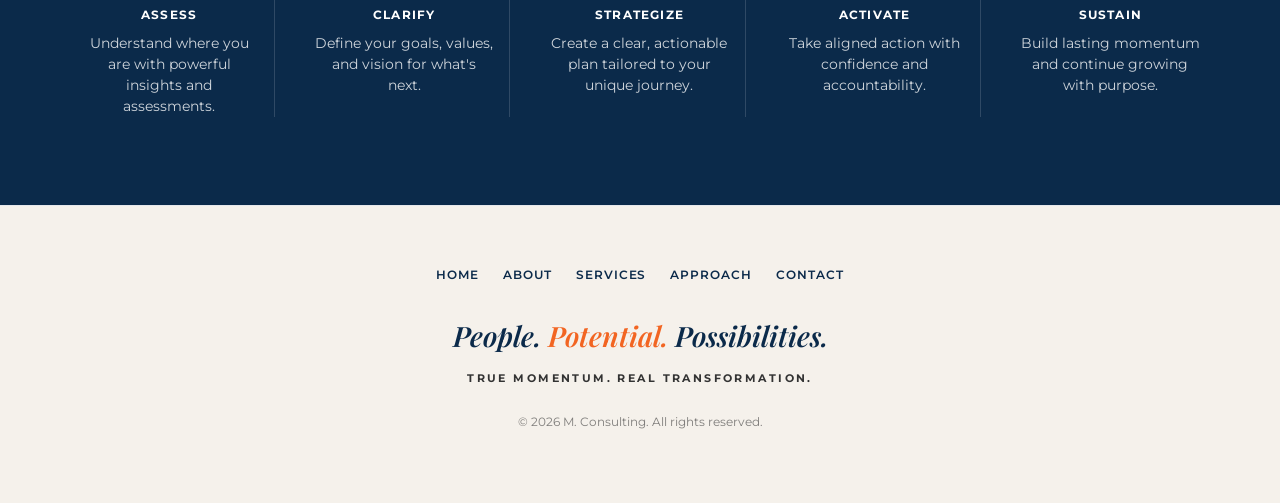
==== commit d960350e: "Add hero desk photo to homepage; restore cover-fit image styling" ====
--- a/index.html
+++ b/index.html
@@ -49,7 +49,7 @@
         </div>
       </div>
       <div class="hero-image">
-        <img src="assets/images/hero-bg.svg" alt="Abstract navy and orange momentum graphic">
+        <img src="assets/images/hero-desk.jpg" alt="Bright office desk with M. Consulting branded mug, laptop, notebook, and eucalyptus">
       </div>
     </div>
   </section>
--- a/assets/css/style.css
+++ b/assets/css/style.css
@@ -279,17 +279,13 @@
   align-items: center;
   justify-content: center;
   overflow: hidden;
-  padding: 48px;
 }
 
 .hero-image img {
-  width: auto;
+  width: 100%;
   height: 100%;
-  max-height: 520px;
-  object-fit: contain;
+  object-fit: cover;
   object-position: center;
-  border-radius: 6px;
-  box-shadow: 0 20px 60px rgba(11,42,74,0.15);
 }
 
 /* Services Section */
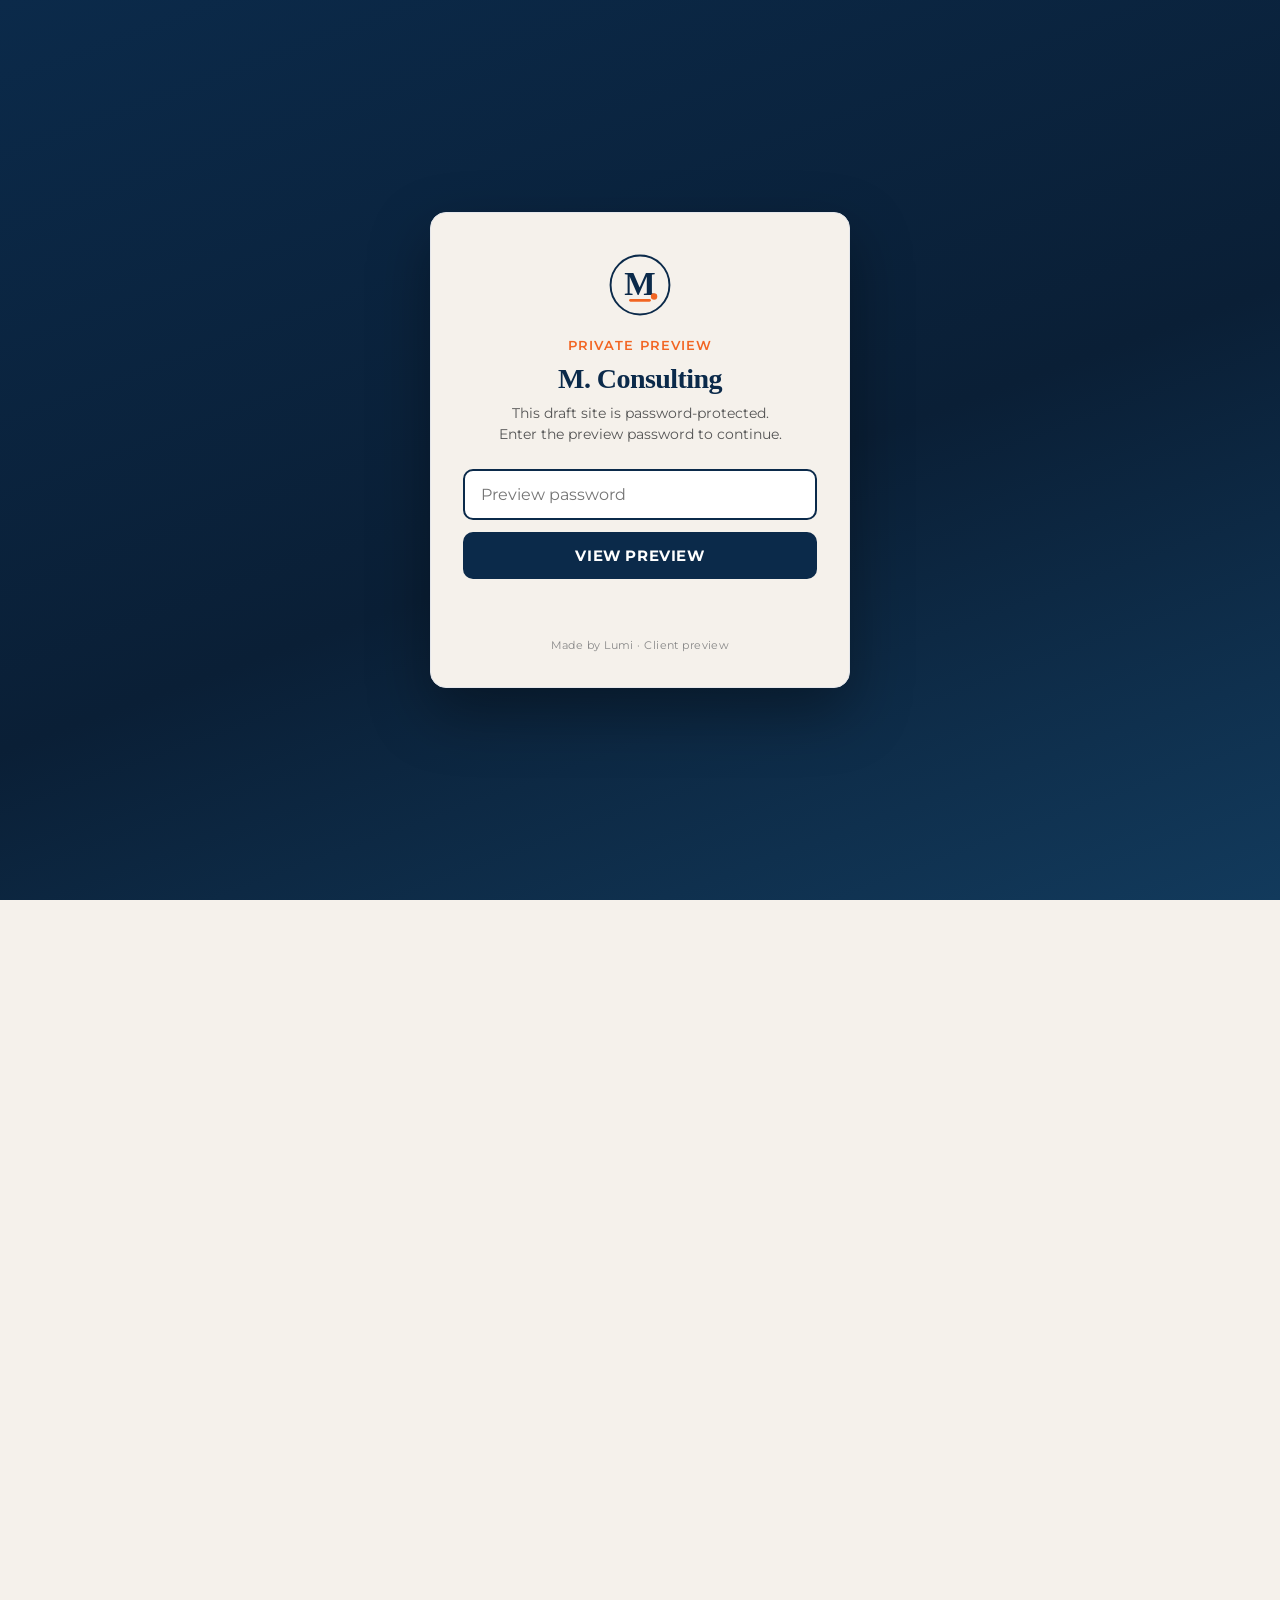
==== commit 25bbc28e: "feat: password-protect client preview (Momentum2026) Branded session-scoped gate on all pages so the" ====
--- a/index.html
+++ b/index.html
@@ -6,6 +6,7 @@
   <title>M. Consulting — Building Momentum. Every Stage of Your Journey.</title>
   <meta name="description" content="M. Consulting provides fractional executive leadership, strategic advisory, and career coaching. Led by award-winning CHRO Marijke Woodruff.">
   <link rel="stylesheet" href="assets/css/style.css">
+  <script src="assets/js/preview-gate.js"></script>
 </head>
 <body>
 
--- a/assets/css/style.css
+++ b/assets/css/style.css
@@ -483,6 +483,13 @@
 /* Content Sections */
 section { padding: 72px 0; }
 .section-alt { background: var(--white); }
+.section-dark { background: var(--navy); }
+.section-dark .section-title h2 { color: var(--white); }
+.section-dark .section-title p { color: rgba(255,255,255,0.8); }
+.section-dark h3,
+.section-dark h2,
+.section-dark h1 { color: var(--white); }
+.section-dark p { color: rgba(255,255,255,0.8); }
 
 /* Legacy card styles (kept for other pages) */
 .card-grid {
@@ -611,9 +618,8 @@
 }
 
 .section-title p {
-  font-size: 15px;
-  color: var(--charcoal);
-  opacity: 0.85;
+  font-size: 17px;
+  color: var(--text-light);
   max-width: 640px;
   margin: 0 auto;
 }
@@ -623,6 +629,29 @@
   display: grid;
   grid-template-columns: repeat(3, 1fr);
   gap: 24px;
+}
+
+.differentiator {
+  background: var(--white);
+  padding: 32px;
+  border-radius: 6px;
+  text-align: center;
+  border-top: 3px solid var(--orange);
+}
+
+.differentiator-icon {
+  width: 48px;
+  height: 48px;
+  border-radius: 50%;
+  border: 2px solid var(--orange);
+  color: var(--orange);
+  display: flex;
+  align-items: center;
+  justify-content: center;
+  margin: 0 auto 18px;
+  font-family: 'Montserrat', sans-serif;
+  font-size: 14px;
+  font-weight: 700;
 }
 
 .differentiator h3,
@@ -634,9 +663,9 @@
 
 .differentiator p,
 .outcome p {
-  font-size: 14px;
-  line-height: 1.55;
-  margin: 0;
+  font-size: 15px;
+  color: var(--charcoal);
+  opacity: 0.85;
 }
 
 /* Outcomes */
@@ -649,6 +678,27 @@
 .outcome {
   text-align: center;
   padding: 24px;
+}
+
+/* Outcomes dark */
+.outcomes-grid-dark .approach-step {
+  border-right: 1px solid rgba(255,255,255,0.15);
+}
+
+.outcomes-grid-dark .approach-step:last-child {
+  border-right: none;
+}
+
+@media (max-width: 1024px) {
+  .outcomes-grid-dark .approach-step { border-right: none; border-bottom: 1px solid rgba(255,255,255,0.15); }
+  .outcomes-grid-dark .approach-step:nth-child(2) { border-bottom: 1px solid rgba(255,255,255,0.15); }
+  .outcomes-grid-dark .approach-step:nth-child(4) { border-bottom: none; }
+}
+
+@media (max-width: 768px) {
+  .outcomes-grid-dark .approach-step:nth-child(2),
+  .outcomes-grid-dark .approach-step:nth-child(4) { border-bottom: 1px solid rgba(255,255,255,0.15); }
+  .outcomes-grid-dark .approach-step:last-child { border-bottom: none; }
 }
 
 /* Industry tags */
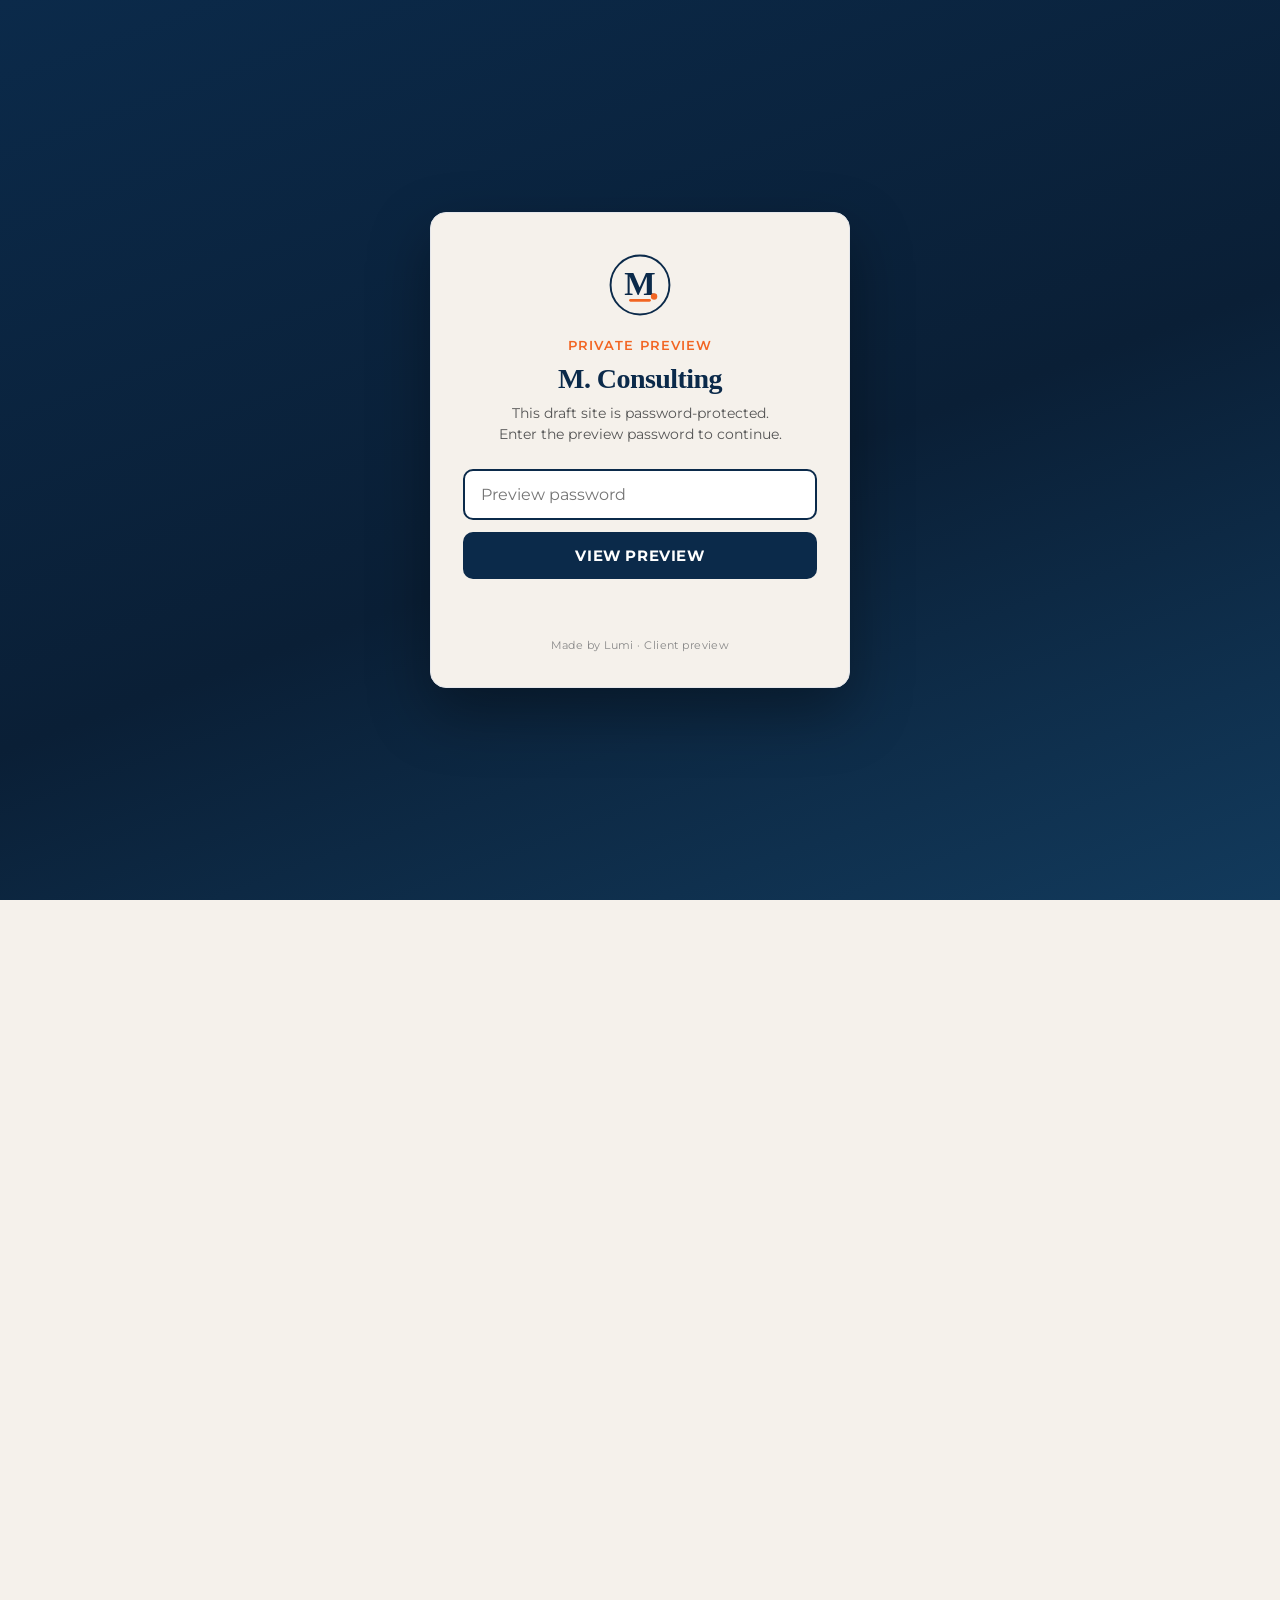
==== commit fe9fa682: "feat: build out full site with Marijke's content New pages: - coaching.html — dedicated Individual C" ====
--- a/index.html
+++ b/index.html
@@ -3,8 +3,8 @@
 <head>
   <meta charset="UTF-8">
   <meta name="viewport" content="width=device-width, initial-scale=1.0">
-  <title>M. Consulting — Building Momentum. Every Stage of Your Journey.</title>
-  <meta name="description" content="M. Consulting provides fractional executive leadership, strategic advisory, and career coaching. Led by award-winning CHRO Marijke Woodruff.">
+  <title>M. Consulting — Strategic Fractional CHRO Services</title>
+  <meta name="description" content="Strategic fractional CHRO services and executive HR leadership. M. Consulting aligns business strategy, people, and performance for organizations ready to grow.">
   <link rel="stylesheet" href="assets/css/style.css">
   <script src="assets/js/preview-gate.js"></script>
 </head>
@@ -26,6 +26,8 @@
         <a href="index.html" class="active">Home</a>
         <a href="about.html">About</a>
         <a href="services.html">Services</a>
+        <a href="hr.html">Fractional CHRO</a>
+        <a href="coaching.html">Coaching</a>
         <a href="momentum.html">Approach</a>
         <a href="contact.html">Contact</a>
       </nav>
@@ -38,19 +40,44 @@
     <div class="container hero-container">
       <div class="hero-text">
         <h1>
-          <span class="headline-navy">Building Momentum.</span><br>
-          <span class="headline-orange">Every Stage of Your Journey.</span>
+          <span class="headline-navy">Strategic Fractional</span><br>
+          <span class="headline-orange">CHRO Services</span>
         </h1>
-        <p class="hero-tags">HR Consulting | Career Strategy | Executive Coaching</p>
+        <p class="hero-tags">Executive HR Leadership | Strategic Business Partnership | Change Management | M&A Integration</p>
         <p class="hero-tagline">People. <span class="dot">•</span> Potential. <span class="dot">•</span> Possibilities.</p>
-        <p class="hero-body">HR consulting, career strategy, and executive coaching for individuals, leaders, and teams ready to grow, transition, and level up.</p>
+        <p class="hero-body">Fractional executive leadership for organizations ready to grow. M. Consulting provides strategic HR leadership that drives business performance through people, organizational effectiveness, transformation, and operational excellence.</p>
         <div class="hero-actions">
-          <a href="contact.html" class="btn btn-primary">Book a Consultation</a>
-          <a href="services.html" class="btn btn-outline">Explore Services</a>
+          <a href="contact.html" class="btn btn-primary">Schedule a Consultation</a>
+          <a href="hr.html" class="btn btn-outline">Explore Services</a>
         </div>
       </div>
       <div class="hero-image">
         <img src="assets/images/hero-desk.jpg" alt="Bright office desk with M. Consulting branded mug, laptop, notebook, and eucalyptus">
+      </div>
+    </div>
+  </section>
+
+  <!-- Who We Serve -->
+  <section class="section-alt">
+    <div class="container">
+      <h2 class="section-label">Who We Serve</h2>
+      <div class="serve-grid">
+        <div class="serve-card">
+          <h3>CEOs &amp; Founders</h3>
+          <p>Strategic HR partnership for leadership teams navigating growth, transformation, and organizational change</p>
+        </div>
+        <div class="serve-card">
+          <h3>Private Equity Firms</h3>
+          <p>Due diligence, post-acquisition integration, and portfolio company HR leadership</p>
+        </div>
+        <div class="serve-card">
+          <h3>High-Growth Companies</h3>
+          <p>Scalable people strategies, culture architecture, and leadership development for rapid scaling</p>
+        </div>
+        <div class="serve-card">
+          <h3>Established Enterprises</h3>
+          <p>Organizational transformation, M&A integration, and HR digital enablement</p>
+        </div>
       </div>
     </div>
   </section>
@@ -68,8 +95,8 @@
               <circle cx="24" cy="16" r="6"/>
             </svg>
           </div>
-          <h3>Personal Growth</h3>
-          <p>Build clarity, confidence, and alignment in your life and career.</p>
+          <h3>Fractional CHRO</h3>
+          <p>Executive HR leadership without the full-time commitment</p>
         </div>
         <div class="service-card">
           <div class="service-icon">
@@ -79,8 +106,8 @@
               <path d="M24 24l6-6" stroke="#F26522"/>
             </svg>
           </div>
-          <h3>Career Transition</h3>
-          <p>Navigate change, redefine your path, and position yourself for what's next.</p>
+          <h3>M&amp;A Integration</h3>
+          <p>Due diligence, cultural alignment, and post-acquisition integration</p>
         </div>
         <div class="service-card">
           <div class="service-icon">
@@ -90,8 +117,8 @@
               <path d="M24 28l-4-4m4 4l4-4m-4 4v6"/>
             </svg>
           </div>
-          <h3>Campus to Career</h3>
-          <p>Launch with confidence through strategic job search and personal branding.</p>
+          <h3>Change Management</h3>
+          <p>Navigate transformation while maintaining engagement and continuity</p>
         </div>
         <div class="service-card">
           <div class="service-icon">
@@ -102,7 +129,7 @@
             </svg>
           </div>
           <h3>Executive Coaching</h3>
-          <p>Elevate leadership, decision-making, and presence at the highest levels.</p>
+          <p>One-on-one coaching for senior leaders and executives</p>
         </div>
         <div class="service-card">
           <div class="service-icon">
@@ -112,8 +139,34 @@
               <path d="M10 38c0-6 5-10 10-10h8c5 0 10 4 10 10" stroke="#F26522"/>
             </svg>
           </div>
-          <h3>Team Development</h3>
-          <p>Strengthen alignment, engagement and performance across teams.</p>
+          <h3>HR Digital &amp; AI</h3>
+          <p>Modernize HR through technology, AI, and data-driven decision making</p>
+        </div>
+      </div>
+    </div>
+  </section>
+
+  <!-- Business Outcomes -->
+  <section class="section-alt">
+    <div class="container">
+      <h2 class="section-label">Business Outcomes</h2>
+      <p style="text-align:center; max-width:600px; margin: -30px auto 40px; font-size:15px; color:var(--charcoal); opacity:0.85;">Measurable results that translate people investments into business performance</p>
+      <div class="outcomes-metrics">
+        <div class="metric-card">
+          <div class="metric-num">$100M+</div>
+          <div class="metric-label">Revenue Growth Scaled</div>
+        </div>
+        <div class="metric-card">
+          <div class="metric-num">20+</div>
+          <div class="metric-label">Years Executive Leadership</div>
+        </div>
+        <div class="metric-card">
+          <div class="metric-num">CHRO</div>
+          <div class="metric-label">of the Year Award</div>
+        </div>
+        <div class="metric-card">
+          <div class="metric-num">Fortune 500</div>
+          <div class="metric-label">to Growth-Stage Companies</div>
         </div>
       </div>
     </div>
@@ -192,6 +245,8 @@
         <li><a href="index.html">Home</a></li>
         <li><a href="about.html">About</a></li>
         <li><a href="services.html">Services</a></li>
+        <li><a href="hr.html">Fractional CHRO</a></li>
+        <li><a href="coaching.html">Coaching</a></li>
         <li><a href="momentum.html">Approach</a></li>
         <li><a href="contact.html">Contact</a></li>
       </ul>
--- a/assets/css/style.css
+++ b/assets/css/style.css
@@ -777,3 +777,319 @@
   .hero-actions { flex-direction: column; align-items: center; }
   .btn { width: 100%; max-width: 280px; }
 }
+
+/* ===== Coaching Page ===== */
+.coaching-intro {
+  max-width: 800px;
+  margin: 0 auto 48px;
+  text-align: center;
+  font-size: 16px;
+  line-height: 1.7;
+}
+.coaching-intro em { color: var(--orange); font-style: italic; }
+
+.focus-grid {
+  display: grid;
+  grid-template-columns: repeat(2, 1fr);
+  gap: 24px;
+}
+.focus-card {
+  background: var(--white);
+  border: 1px solid var(--gray);
+  border-left: 4px solid var(--orange);
+  padding: 28px;
+  border-radius: 4px;
+}
+.focus-card h3 {
+  font-family: 'Playfair Display', serif;
+  font-size: 20px;
+  color: var(--navy);
+  margin-bottom: 8px;
+}
+.focus-card p { font-size: 14px; color: var(--charcoal); opacity: 0.85; margin-bottom: 0; }
+.focus-card ul { margin: 12px 0 0; padding-left: 18px; font-size: 14px; color: var(--charcoal); }
+.focus-card li { margin-bottom: 4px; }
+
+.coaching-options {
+  display: grid;
+  grid-template-columns: repeat(3, 1fr);
+  gap: 20px;
+}
+.coaching-option {
+  background: var(--white);
+  border: 1px solid var(--gray);
+  padding: 24px;
+  text-align: center;
+  border-radius: 4px;
+}
+.coaching-option h3 {
+  font-family: 'Montserrat', sans-serif;
+  font-size: 12px;
+  font-weight: 700;
+  text-transform: uppercase;
+  letter-spacing: 0.1em;
+  color: var(--navy);
+  margin-bottom: 6px;
+}
+.coaching-option p { font-size: 13px; margin: 0; color: var(--charcoal); opacity: 0.8; }
+
+.who-box {
+  background: var(--white);
+  border: 1px solid var(--gray);
+  border-radius: 8px;
+  padding: 32px;
+  margin-bottom: 20px;
+}
+.who-box h3 {
+  font-family: 'Playfair Display', serif;
+  font-size: 22px;
+  color: var(--navy);
+  margin-bottom: 16px;
+}
+.who-box ul { padding-left: 20px; font-size: 14px; color: var(--charcoal); }
+.who-box li { margin-bottom: 6px; }
+.who-box p { font-size: 14px; color: var(--charcoal); }
+
+/* ===== Campus to Career ===== */
+.program-header {
+  text-align: center;
+  margin-bottom: 48px;
+}
+.program-header .price {
+  font-family: 'Playfair Display', serif;
+  font-size: 36px;
+  color: var(--orange);
+  font-weight: 700;
+  margin: 12px 0 4px;
+}
+.program-header .price-sub {
+  font-size: 13px;
+  color: var(--charcoal);
+  opacity: 0.7;
+  text-transform: uppercase;
+  letter-spacing: 0.08em;
+}
+.session-grid {
+  display: grid;
+  grid-template-columns: repeat(3, 1fr);
+  gap: 20px;
+}
+.session-card {
+  background: var(--white);
+  border: 1px solid var(--gray);
+  border-top: 4px solid var(--navy);
+  padding: 24px;
+  border-radius: 4px;
+}
+.session-card .session-num {
+  font-family: 'Montserrat', sans-serif;
+  font-size: 11px;
+  font-weight: 700;
+  text-transform: uppercase;
+  letter-spacing: 0.12em;
+  color: var(--orange);
+  margin-bottom: 8px;
+}
+.session-card h3 {
+  font-family: 'Playfair Display', serif;
+  font-size: 18px;
+  color: var(--navy);
+  margin-bottom: 10px;
+}
+.session-card ul { padding-left: 16px; font-size: 13px; color: var(--charcoal); }
+.session-card li { margin-bottom: 4px; }
+
+.roi-grid {
+  display: grid;
+  grid-template-columns: repeat(3, 1fr);
+  gap: 20px;
+}
+.roi-item {
+  text-align: center;
+  padding: 20px;
+}
+.roi-item h3 {
+  font-family: 'Montserrat', sans-serif;
+  font-size: 12px;
+  font-weight: 700;
+  text-transform: uppercase;
+  letter-spacing: 0.08em;
+  color: var(--navy);
+  margin-bottom: 8px;
+}
+.roi-item p { font-size: 13px; margin: 0; color: var(--charcoal); opacity: 0.8; }
+
+/* ===== Leadership Highlights ===== */
+.highlights-grid {
+  display: grid;
+  grid-template-columns: repeat(3, 1fr);
+  gap: 20px;
+}
+.highlight-card {
+  background: var(--white);
+  border: 1px solid var(--gray);
+  padding: 28px 20px;
+  text-align: center;
+  border-radius: 4px;
+}
+.highlight-card .hl-icon {
+  font-size: 28px;
+  margin-bottom: 12px;
+  color: var(--orange);
+}
+.highlight-card h3 {
+  font-family: 'Montserrat', sans-serif;
+  font-size: 11px;
+  font-weight: 700;
+  text-transform: uppercase;
+  letter-spacing: 0.08em;
+  color: var(--navy);
+  margin-bottom: 6px;
+}
+.highlight-card p { font-size: 13px; margin: 0; color: var(--charcoal); opacity: 0.8; }
+
+/* ===== Who We Serve ===== */
+.serve-grid {
+  display: grid;
+  grid-template-columns: repeat(2, 1fr);
+  gap: 20px;
+}
+.serve-card {
+  background: var(--white);
+  border: 1px solid var(--gray);
+  padding: 28px;
+  border-radius: 4px;
+  text-align: center;
+}
+.serve-card h3 {
+  font-family: 'Playfair Display', serif;
+  font-size: 20px;
+  color: var(--navy);
+  margin-bottom: 8px;
+}
+.serve-card p { font-size: 14px; margin: 0; color: var(--charcoal); opacity: 0.85; }
+
+/* ===== Business Outcomes ===== */
+.outcomes-metrics {
+  display: grid;
+  grid-template-columns: repeat(4, 1fr);
+  gap: 20px;
+}
+.metric-card {
+  text-align: center;
+  padding: 24px 16px;
+}
+.metric-card .metric-num {
+  font-family: 'Playfair Display', serif;
+  font-size: 36px;
+  font-weight: 700;
+  color: var(--orange);
+  line-height: 1;
+  margin-bottom: 8px;
+}
+.metric-card .metric-label {
+  font-size: 11px;
+  font-weight: 700;
+  text-transform: uppercase;
+  letter-spacing: 0.08em;
+  color: var(--navy);
+}
+
+/* ===== Fractional HR Services Page ===== */
+.fractional-hero {
+  background: var(--navy);
+  padding: 72px 0;
+  text-align: center;
+  color: var(--white);
+}
+.fractional-hero h1 { color: var(--white); font-size: 40px; margin-bottom: 12px; }
+.fractional-hero p { color: rgba(255,255,255,0.85); max-width: 700px; margin: 0 auto; font-size: 15px; }
+
+.service-block {
+  background: var(--white);
+  border: 1px solid var(--gray);
+  border-left: 4px solid var(--orange);
+  padding: 28px;
+  margin-bottom: 20px;
+  border-radius: 4px;
+}
+.service-block h3 {
+  font-family: 'Playfair Display', serif;
+  font-size: 20px;
+  color: var(--navy);
+  margin-bottom: 10px;
+}
+.service-block p { font-size: 14px; color: var(--charcoal); margin-bottom: 12px; }
+.service-block ul { padding-left: 18px; font-size: 14px; color: var(--charcoal); }
+.service-block li { margin-bottom: 4px; }
+
+.engagement-grid {
+  display: grid;
+  grid-template-columns: repeat(3, 1fr);
+  gap: 20px;
+}
+.engagement-card {
+  background: var(--white);
+  border: 1px solid var(--gray);
+  padding: 28px;
+  text-align: center;
+  border-radius: 4px;
+}
+.engagement-card h3 {
+  font-family: 'Playfair Display', serif;
+  font-size: 20px;
+  color: var(--navy);
+  margin-bottom: 8px;
+}
+.engagement-card p { font-size: 14px; margin: 0; color: var(--charcoal); opacity: 0.85; }
+
+/* ===== Method Section ===== */
+.method-grid {
+  display: grid;
+  grid-template-columns: repeat(4, 1fr);
+  gap: 20px;
+}
+.method-step {
+  text-align: center;
+  padding: 24px 16px;
+}
+.method-step .method-num {
+  width: 44px;
+  height: 44px;
+  margin: 0 auto 16px;
+  background: var(--orange);
+  color: var(--white);
+  border-radius: 50%;
+  display: inline-flex;
+  align-items: center;
+  justify-content: center;
+  font-family: 'Montserrat', sans-serif;
+  font-size: 16px;
+  font-weight: 700;
+}
+.method-step h3 {
+  font-family: 'Montserrat', sans-serif;
+  font-size: 12px;
+  font-weight: 700;
+  text-transform: uppercase;
+  letter-spacing: 0.1em;
+  color: var(--navy);
+  margin-bottom: 8px;
+}
+.method-step p { font-size: 14px; margin: 0; color: var(--charcoal); opacity: 0.85; }
+
+@media (max-width: 1024px) {
+  .focus-grid { grid-template-columns: 1fr; }
+  .coaching-options { grid-template-columns: 1fr; }
+  .session-grid { grid-template-columns: 1fr; }
+  .roi-grid { grid-template-columns: 1fr; }
+  .highlights-grid { grid-template-columns: 1fr; }
+  .serve-grid { grid-template-columns: 1fr; }
+  .outcomes-metrics { grid-template-columns: repeat(2, 1fr); }
+  .engagement-grid { grid-template-columns: 1fr; }
+  .method-grid { grid-template-columns: repeat(2, 1fr); }
+}
+@media (max-width: 768px) {
+  .outcomes-metrics { grid-template-columns: 1fr; }
+  .method-grid { grid-template-columns: 1fr; }
+}
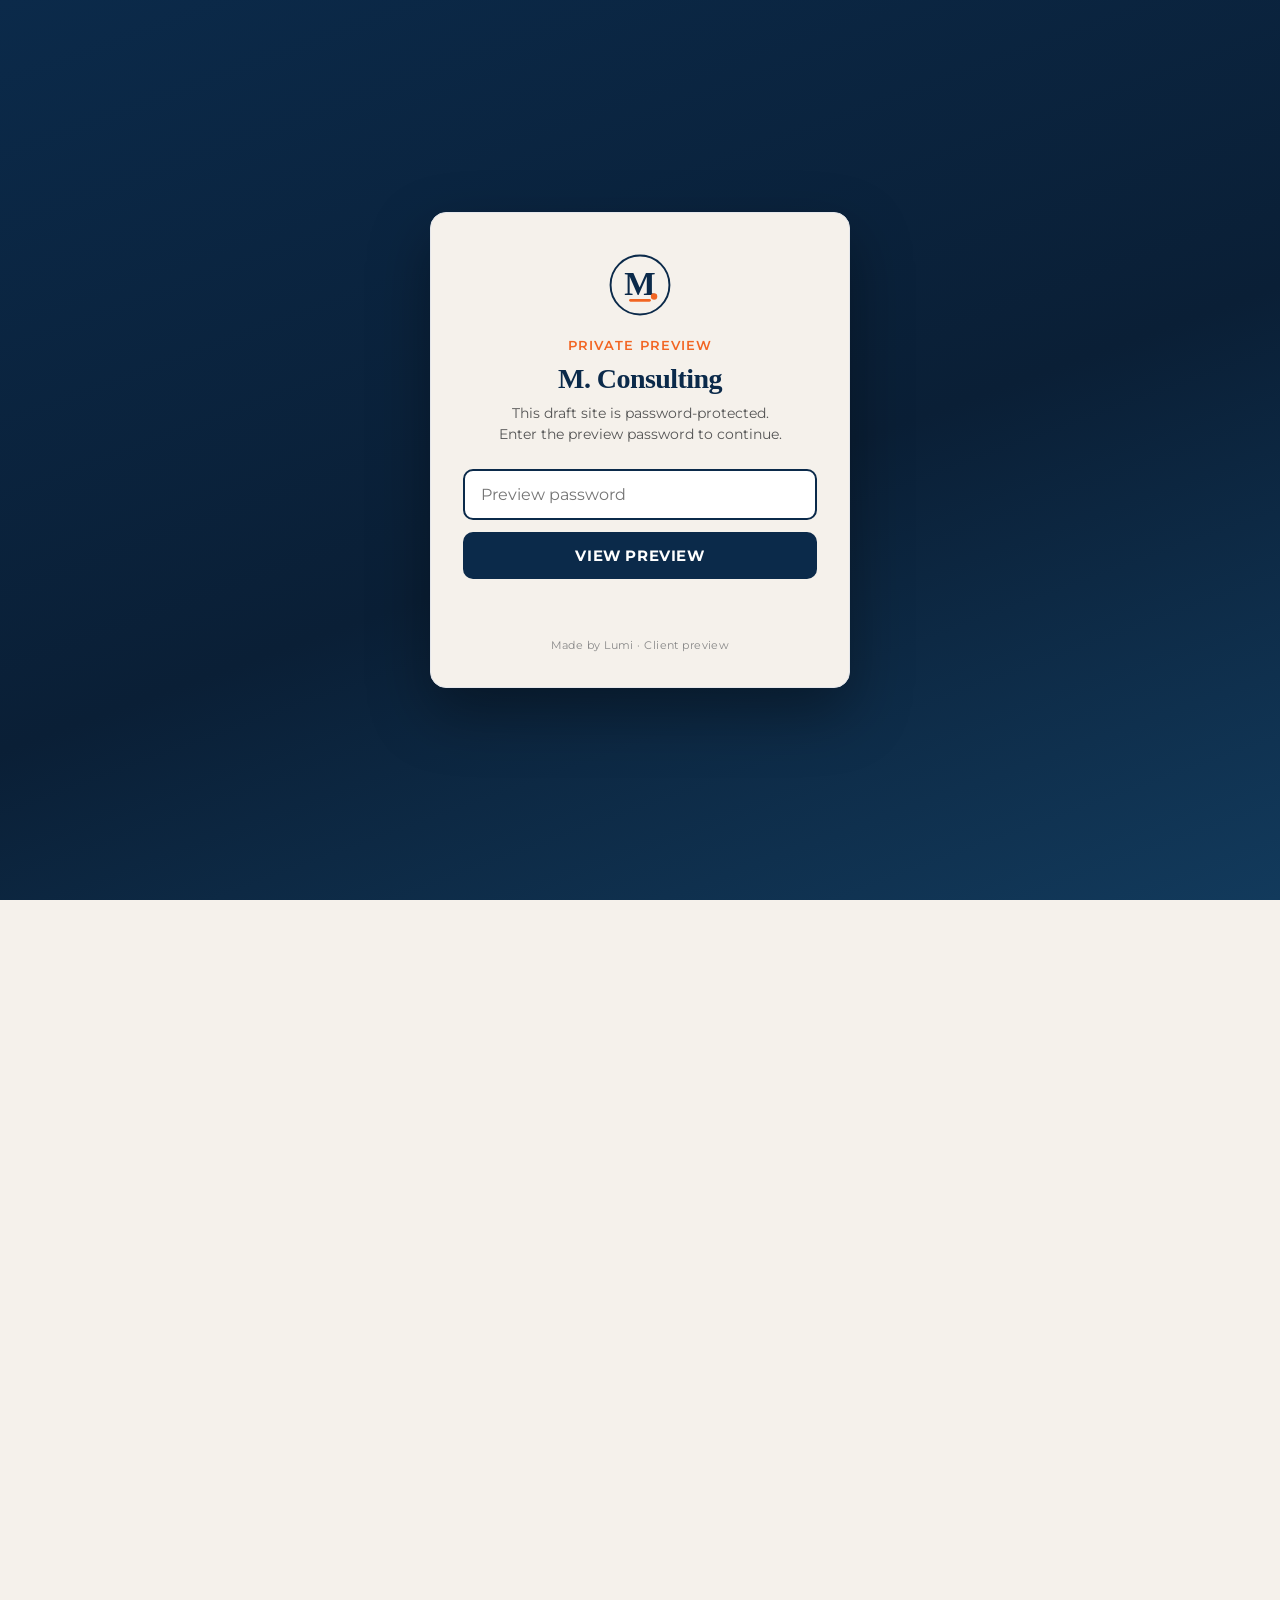
==== commit 4fe44592: "feat: A- consulting pass — conversion, IA, proof, LinkedIn" ====
--- a/index.html
+++ b/index.html
@@ -4,13 +4,12 @@
   <meta charset="UTF-8">
   <meta name="viewport" content="width=device-width, initial-scale=1.0">
   <title>M. Consulting — Strategic Fractional CHRO Services</title>
-  <meta name="description" content="Strategic fractional CHRO services and executive HR leadership. M. Consulting aligns business strategy, people, and performance for organizations ready to grow.">
+  <meta name="description" content="Strategic fractional CHRO services and executive coaching led by award-winning CHRO Marijke Woodruff. Align business strategy, people, and performance.">
   <link rel="stylesheet" href="assets/css/style.css">
   <script src="assets/js/preview-gate.js"></script>
 </head>
 <body>
 
-  <!-- Header -->
   <header class="site-header">
     <div class="container nav-container">
       <a href="index.html" class="logo">
@@ -26,12 +25,11 @@
         <a href="index.html" class="active">Home</a>
         <a href="about.html">About</a>
         <a href="services.html">Services</a>
-        <a href="hr.html">Fractional CHRO</a>
         <a href="coaching.html">Coaching</a>
         <a href="momentum.html">Approach</a>
         <a href="contact.html">Contact</a>
       </nav>
-      <a href="contact.html" class="btn btn-secondary nav-cta">Book a Consultation</a>
+      <a href="contact.html#inquiry" class="btn btn-secondary nav-cta">Book a Consultation</a>
     </div>
   </header>
 
@@ -43,24 +41,45 @@
           <span class="headline-navy">Strategic Fractional</span><br>
           <span class="headline-orange">CHRO Services</span>
         </h1>
-        <p class="hero-tags">Executive HR Leadership | Strategic Business Partnership | Change Management | M&A Integration</p>
+        <p class="hero-tags">Executive HR Leadership | Strategic Business Partnership | Change Management | M&amp;A Integration</p>
         <p class="hero-tagline">People. <span class="dot">•</span> Potential. <span class="dot">•</span> Possibilities.</p>
-        <p class="hero-body">Fractional executive leadership for organizations ready to grow. M. Consulting provides strategic HR leadership that drives business performance through people, organizational effectiveness, transformation, and operational excellence.</p>
+        <p class="hero-body">Fractional executive leadership for organizations ready to grow. M. Consulting connects business strategy with people strategy — so leadership, culture, and capability actually drive performance.</p>
         <div class="hero-actions">
-          <a href="contact.html" class="btn btn-primary">Schedule a Consultation</a>
-          <a href="hr.html" class="btn btn-outline">Explore Services</a>
+          <a href="contact.html#inquiry" class="btn btn-primary">Schedule a Consultation</a>
+          <a href="services.html" class="btn btn-outline">Explore Services</a>
         </div>
       </div>
       <div class="hero-image">
-        <img src="assets/images/hero-desk.jpg" alt="Bright office desk with M. Consulting branded mug, laptop, notebook, and eucalyptus">
+        <img src="assets/images/marijke-portrait.jpg" alt="Marijke Woodruff, founder of M. Consulting">
+      </div>
+    </div>
+  </section>
+
+  <!-- Dual audience -->
+  <section class="section-alt">
+    <div class="container">
+      <h2 class="section-label">Who We Help</h2>
+      <div class="hub-grid">
+        <a class="hub-card" href="hr.html">
+          <p class="hub-kicker">For Organizations</p>
+          <h2>CEOs, Boards &amp; PE Partners</h2>
+          <p>Fractional CHRO leadership, M&amp;A integration, transformation, and people strategy when the business needs executive HR without a full-time seat.</p>
+          <span class="hub-cta">Organizational services →</span>
+        </a>
+        <a class="hub-card hub-card-alt" href="coaching.html">
+          <p class="hub-kicker">For Individuals</p>
+          <h2>Leaders &amp; Professionals in Transition</h2>
+          <p>Coaching for career direction, new manager success, leadership growth, and Campus to Career launch support.</p>
+          <span class="hub-cta">Coaching services →</span>
+        </a>
       </div>
     </div>
   </section>
 
   <!-- Who We Serve -->
-  <section class="section-alt">
-    <div class="container">
-      <h2 class="section-label">Who We Serve</h2>
+  <section>
+    <div class="container">
+      <h2 class="section-label">Organizations We Serve</h2>
       <div class="serve-grid">
         <div class="serve-card">
           <h3>CEOs &amp; Founders</h3>
@@ -76,7 +95,7 @@
         </div>
         <div class="serve-card">
           <h3>Established Enterprises</h3>
-          <p>Organizational transformation, M&A integration, and HR digital enablement</p>
+          <p>Organizational transformation, M&amp;A integration, and HR digital enablement</p>
         </div>
       </div>
     </div>
@@ -85,170 +104,135 @@
   <!-- Services -->
   <section class="services">
     <div class="container">
-      <h2 class="section-label">Services Designed for Every Stage</h2>
-      <div class="services-grid">
-        <div class="service-card">
-          <div class="service-icon">
-            <svg viewBox="0 0 48 48" fill="none" stroke="#0B2A4A" stroke-width="1.5" stroke-linecap="round" stroke-linejoin="round">
-              <path d="M24 42c0-10-8-18-8-18s-8 8-8 18" stroke="#F26522"/>
-              <path d="M24 42c0-10 8-18 8-18s8 8 8 18"/>
-              <circle cx="24" cy="16" r="6"/>
+      <h2 class="section-label">Where We Create Momentum</h2>
+      <div class="services-grid home-services">
+        <a class="service-card service-card-link" href="hr.html">
+          <div class="service-icon">
+            <svg viewBox="0 0 48 48" fill="none" stroke="#0B2A4A" stroke-width="1.5" stroke-linecap="round" stroke-linejoin="round">
+              <circle cx="24" cy="16" r="8"/><path d="M12 40c0-8 6-14 12-14s12 6 12 14"/><path d="M24 8v4" stroke="#F26522"/>
             </svg>
           </div>
           <h3>Fractional CHRO</h3>
           <p>Executive HR leadership without the full-time commitment</p>
-        </div>
-        <div class="service-card">
-          <div class="service-icon">
-            <svg viewBox="0 0 48 48" fill="none" stroke="#0B2A4A" stroke-width="1.5" stroke-linecap="round" stroke-linejoin="round">
-              <circle cx="24" cy="24" r="18"/>
-              <path d="M24 14v-4M24 38v4M14 24h-4M38 24h4"/>
-              <path d="M24 24l6-6" stroke="#F26522"/>
+        </a>
+        <a class="service-card service-card-link" href="hr.html">
+          <div class="service-icon">
+            <svg viewBox="0 0 48 48" fill="none" stroke="#0B2A4A" stroke-width="1.5" stroke-linecap="round" stroke-linejoin="round">
+              <circle cx="24" cy="24" r="18"/><path d="M24 14v-4M24 38v4M14 24h-4M38 24h4"/><path d="M24 24l6-6" stroke="#F26522"/>
             </svg>
           </div>
           <h3>M&amp;A Integration</h3>
           <p>Due diligence, cultural alignment, and post-acquisition integration</p>
-        </div>
-        <div class="service-card">
-          <div class="service-icon">
-            <svg viewBox="0 0 48 48" fill="none" stroke="#0B2A4A" stroke-width="1.5" stroke-linecap="round" stroke-linejoin="round">
-              <path d="M8 16h32v24H8z"/>
-              <path d="M16 16v-4a8 8 0 0116 0v4" stroke="#F26522"/>
-              <path d="M24 28l-4-4m4 4l4-4m-4 4v6"/>
+        </a>
+        <a class="service-card service-card-link" href="hr.html">
+          <div class="service-icon">
+            <svg viewBox="0 0 48 48" fill="none" stroke="#0B2A4A" stroke-width="1.5" stroke-linecap="round" stroke-linejoin="round">
+              <path d="M8 16h32v24H8z"/><path d="M16 16v-4a8 8 0 0116 0v4" stroke="#F26522"/><path d="M24 28l-4-4m4 4l4-4m-4 4v6"/>
             </svg>
           </div>
           <h3>Change Management</h3>
           <p>Navigate transformation while maintaining engagement and continuity</p>
-        </div>
-        <div class="service-card">
-          <div class="service-icon">
-            <svg viewBox="0 0 48 48" fill="none" stroke="#0B2A4A" stroke-width="1.5" stroke-linecap="round" stroke-linejoin="round">
-              <circle cx="24" cy="16" r="8"/>
-              <path d="M12 40c0-8 6-14 12-14s12 6 12 14"/>
-              <path d="M24 8v4" stroke="#F26522"/>
+        </a>
+        <a class="service-card service-card-link" href="coaching.html">
+          <div class="service-icon">
+            <svg viewBox="0 0 48 48" fill="none" stroke="#0B2A4A" stroke-width="1.5" stroke-linecap="round" stroke-linejoin="round">
+              <path d="M24 42c0-10-8-18-8-18s-8 8-8 18" stroke="#F26522"/><path d="M24 42c0-10 8-18 8-18s8 8 8 18"/><circle cx="24" cy="16" r="6"/>
             </svg>
           </div>
           <h3>Executive Coaching</h3>
-          <p>One-on-one coaching for senior leaders and executives</p>
-        </div>
-        <div class="service-card">
-          <div class="service-icon">
-            <svg viewBox="0 0 48 48" fill="none" stroke="#0B2A4A" stroke-width="1.5" stroke-linecap="round" stroke-linejoin="round">
-              <circle cx="16" cy="20" r="6"/>
-              <circle cx="32" cy="20" r="6"/>
-              <path d="M10 38c0-6 5-10 10-10h8c5 0 10 4 10 10" stroke="#F26522"/>
+          <p>One-on-one coaching for senior leaders and professionals in transition</p>
+        </a>
+        <a class="service-card service-card-link" href="hr.html">
+          <div class="service-icon">
+            <svg viewBox="0 0 48 48" fill="none" stroke="#0B2A4A" stroke-width="1.5" stroke-linecap="round" stroke-linejoin="round">
+              <circle cx="16" cy="20" r="6"/><circle cx="32" cy="20" r="6"/><path d="M10 38c0-6 5-10 10-10h8c5 0 10 4 10 10" stroke="#F26522"/>
             </svg>
           </div>
           <h3>HR Digital &amp; AI</h3>
           <p>Modernize HR through technology, AI, and data-driven decision making</p>
-        </div>
-      </div>
-    </div>
-  </section>
-
-  <!-- Business Outcomes -->
+        </a>
+      </div>
+    </div>
+  </section>
+
+  <!-- Proof -->
   <section class="section-alt">
     <div class="container">
-      <h2 class="section-label">Business Outcomes</h2>
-      <p style="text-align:center; max-width:600px; margin: -30px auto 40px; font-size:15px; color:var(--charcoal); opacity:0.85;">Measurable results that translate people investments into business performance</p>
+      <h2 class="section-label">Leadership Proof Points</h2>
+      <p class="proof-intro">Selected credentials from Marijke Woodruff's executive career — not generic consulting claims.</p>
       <div class="outcomes-metrics">
-        <div class="metric-card">
-          <div class="metric-num">$100M+</div>
-          <div class="metric-label">Revenue Growth Scaled</div>
-        </div>
         <div class="metric-card">
           <div class="metric-num">20+</div>
           <div class="metric-label">Years Executive Leadership</div>
         </div>
         <div class="metric-card">
-          <div class="metric-num">CHRO</div>
-          <div class="metric-label">of the Year Award</div>
-        </div>
-        <div class="metric-card">
-          <div class="metric-num">Fortune 500</div>
-          <div class="metric-label">to Growth-Stage Companies</div>
-        </div>
-      </div>
-    </div>
-  </section>
-
-  <!-- Approach -->
+          <div class="metric-num">2020</div>
+          <div class="metric-label">CHRO of the Year</div>
+          <p class="metric-note">Cincinnati Business Courier</p>
+        </div>
+        <div class="metric-card">
+          <div class="metric-num">F500+</div>
+          <div class="metric-label">Growth to Enterprise</div>
+          <p class="metric-note">Healthcare · Media · PE-backed · Nonprofit</p>
+        </div>
+        <div class="metric-card">
+          <div class="metric-num">10+</div>
+          <div class="metric-label">Years Board Leadership</div>
+          <p class="metric-note">American Red Cross</p>
+        </div>
+      </div>
+      <p class="proof-foot"><a href="about.html">Read Marijke's full background →</a></p>
+    </div>
+  </section>
+
+  <!-- Method -->
   <section class="approach">
     <div class="container">
-      <h2 class="section-label section-label-light">A Thoughtful, Personalized Approach</h2>
-      <div class="approach-grid">
+      <h2 class="section-label section-label-light">The M. Consulting Method</h2>
+      <div class="approach-grid method-4">
         <div class="approach-step">
           <div class="step-number">1</div>
-          <div class="step-icon">
-            <svg viewBox="0 0 48 48" fill="none" stroke="#ffffff" stroke-width="1.5" stroke-linecap="round" stroke-linejoin="round">
-              <circle cx="22" cy="22" r="10"/>
-              <path d="M36 36l-8-8"/>
-              <circle cx="22" cy="22" r="4" stroke="#F26522"/>
-            </svg>
-          </div>
-          <h3>Assess</h3>
-          <p>Understand where you are with powerful insights and assessments.</p>
+          <h3>Clarify</h3>
+          <p>Understand the business, priorities, and opportunities before prescribing solutions.</p>
         </div>
         <div class="approach-step">
           <div class="step-number">2</div>
-          <div class="step-icon">
-            <svg viewBox="0 0 48 48" fill="none" stroke="#ffffff" stroke-width="1.5" stroke-linecap="round" stroke-linejoin="round">
-              <path d="M24 8c-8 0-14 6-14 14 0 10 14 22 14 22s14-12 14-22c0-8-6-14-14-14z"/>
-              <path d="M24 20v8" stroke="#F26522"/>
-              <circle cx="24" cy="16" r="2" fill="#F26522"/>
-            </svg>
-          </div>
-          <h3>Clarify</h3>
-          <p>Define your goals, values, and vision for what's next.</p>
+          <h3>Align</h3>
+          <p>Connect strategy, people, leadership, technology, and operations.</p>
         </div>
         <div class="approach-step">
           <div class="step-number">3</div>
-          <div class="step-icon">
-            <svg viewBox="0 0 48 48" fill="none" stroke="#ffffff" stroke-width="1.5" stroke-linecap="round" stroke-linejoin="round">
-              <rect x="10" y="8" width="28" height="36" rx="3"/>
-              <path d="M16 18h16M16 26h16M16 34h10" stroke="#F26522"/>
-            </svg>
-          </div>
-          <h3>Strategize</h3>
-          <p>Create a clear, actionable plan tailored to your unique journey.</p>
+          <h3>Activate</h3>
+          <p>Turn direction into practical implementation with clear ownership.</p>
         </div>
         <div class="approach-step">
           <div class="step-number">4</div>
-          <div class="step-icon">
-            <svg viewBox="0 0 48 48" fill="none" stroke="#ffffff" stroke-width="1.5" stroke-linecap="round" stroke-linejoin="round">
-              <path d="M44 24L10 40l6-16-6-16 34 16z"/>
-              <path d="M10 40l34-16" stroke="#F26522"/>
-            </svg>
-          </div>
-          <h3>Activate</h3>
-          <p>Take aligned action with confidence and accountability.</p>
-        </div>
-        <div class="approach-step">
-          <div class="step-number">5</div>
-          <div class="step-icon">
-            <svg viewBox="0 0 48 48" fill="none" stroke="#ffffff" stroke-width="1.5" stroke-linecap="round" stroke-linejoin="round">
-              <path d="M8 36l8-12 8 6 10-14 6 8"/>
-              <path d="M40 36H12" stroke="#F26522"/>
-            </svg>
-          </div>
-          <h3>Sustain</h3>
-          <p>Build lasting momentum and continue growing with purpose.</p>
-        </div>
-      </div>
-    </div>
-  </section>
-
-  <!-- Footer -->
+          <h3>Build Momentum</h3>
+          <p>Leave systems and capability that keep delivering after the engagement ends.</p>
+        </div>
+      </div>
+      <p class="method-link"><a href="momentum.html">See how we work →</a></p>
+    </div>
+  </section>
+
+  <section class="section-dark cta-banner">
+    <div class="container">
+      <h2>Ready for a Conversation?</h2>
+      <p>Tell us what you're navigating. We'll help you identify the right engagement — fractional leadership, project support, or coaching.</p>
+      <a href="contact.html#inquiry" class="btn btn-primary">Book a Consultation</a>
+    </div>
+  </section>
+
   <footer class="site-footer">
     <div class="container">
       <ul class="footer-links">
         <li><a href="index.html">Home</a></li>
         <li><a href="about.html">About</a></li>
         <li><a href="services.html">Services</a></li>
-        <li><a href="hr.html">Fractional CHRO</a></li>
         <li><a href="coaching.html">Coaching</a></li>
         <li><a href="momentum.html">Approach</a></li>
         <li><a href="contact.html">Contact</a></li>
+        <li><a href="https://www.linkedin.com/in/marijke-woodruff-0498597" target="_blank" rel="noopener">LinkedIn</a></li>
       </ul>
       <p class="footer-tagline">People. <span class="accent">Potential.</span> Possibilities.</p>
       <p class="footer-subtag">True Momentum. Real Transformation.</p>
--- a/assets/css/style.css
+++ b/assets/css/style.css
@@ -1093,3 +1093,147 @@
   .outcomes-metrics { grid-template-columns: 1fr; }
   .method-grid { grid-template-columns: 1fr; }
 }
+
+/* ===== A- pass additions ===== */
+.hub-grid {
+  display: grid;
+  grid-template-columns: repeat(2, 1fr);
+  gap: 24px;
+}
+.hub-card {
+  display: block;
+  background: var(--white);
+  border: 1px solid var(--gray);
+  border-top: 4px solid var(--navy);
+  border-radius: 10px;
+  padding: 32px 28px;
+  text-decoration: none;
+  color: inherit;
+  transition: transform 0.15s ease, box-shadow 0.15s ease;
+}
+.hub-card:hover {
+  transform: translateY(-2px);
+  box-shadow: 0 10px 28px rgba(11,42,74,0.08);
+  color: inherit;
+}
+.hub-card-alt { border-top-color: var(--orange); }
+.hub-kicker {
+  font-size: 11px;
+  font-weight: 700;
+  letter-spacing: 0.12em;
+  text-transform: uppercase;
+  color: var(--orange);
+  margin-bottom: 10px;
+}
+.hub-card h2 {
+  font-family: 'Playfair Display', serif;
+  font-size: 26px;
+  color: var(--navy);
+  margin-bottom: 12px;
+}
+.hub-card > p { font-size: 15px; color: var(--charcoal); opacity: 0.9; margin-bottom: 16px; }
+.hub-list {
+  margin: 0 0 18px;
+  padding-left: 18px;
+  font-size: 14px;
+  color: var(--charcoal);
+}
+.hub-list li { margin-bottom: 6px; }
+.hub-cta {
+  font-size: 13px;
+  font-weight: 700;
+  letter-spacing: 0.04em;
+  color: var(--navy);
+}
+.hub-card:hover .hub-cta { color: var(--orange); }
+
+.service-card-link {
+  display: block;
+  text-decoration: none;
+  color: inherit;
+  padding: 12px 8px;
+  border-radius: 8px;
+  transition: background 0.15s ease, transform 0.15s ease;
+}
+.service-card-link:hover {
+  background: rgba(11,42,74,0.03);
+  transform: translateY(-2px);
+  color: inherit;
+}
+.home-services { gap: 20px; }
+
+.proof-intro {
+  text-align: center;
+  max-width: 640px;
+  margin: -28px auto 36px;
+  font-size: 15px;
+  color: var(--charcoal);
+  opacity: 0.85;
+}
+.metric-note {
+  font-size: 11px;
+  color: var(--charcoal);
+  opacity: 0.7;
+  margin-top: 6px;
+  line-height: 1.35;
+}
+.proof-foot {
+  text-align: center;
+  margin-top: 28px;
+  font-size: 14px;
+  font-weight: 700;
+}
+.proof-foot a { color: var(--navy); }
+.proof-foot a:hover { color: var(--orange); }
+
+.approach-grid.method-4 {
+  grid-template-columns: repeat(4, 1fr);
+}
+.method-link {
+  text-align: center;
+  margin-top: 36px;
+}
+.method-link a {
+  color: #fff;
+  font-weight: 700;
+  font-size: 14px;
+  border-bottom: 1px solid rgba(255,255,255,0.4);
+}
+.method-link a:hover { color: var(--orange); border-color: var(--orange); }
+
+.sent-banner {
+  background: #eef8f0;
+  border: 1px solid #b7e0c0;
+  color: #1f5c2e;
+  border-radius: 8px;
+  padding: 14px 18px;
+  margin-bottom: 28px;
+  font-size: 14px;
+}
+.contact-lead {
+  font-size: 14px;
+  color: var(--charcoal);
+  opacity: 0.85;
+  margin: 0 0 18px;
+}
+.contact-subhead {
+  margin-top: 28px;
+  margin-bottom: 8px;
+  font-family: 'Playfair Display', serif;
+  font-size: 20px;
+  color: var(--navy);
+}
+.contact-btn { margin-top: 12px; }
+.contact-info a { font-weight: 600; }
+
+.hero-image img {
+  object-position: center top;
+}
+
+@media (max-width: 1024px) {
+  .hub-grid { grid-template-columns: 1fr; }
+  .approach-grid.method-4 { grid-template-columns: repeat(2, 1fr); }
+}
+@media (max-width: 768px) {
+  .approach-grid.method-4 { grid-template-columns: 1fr; }
+}
